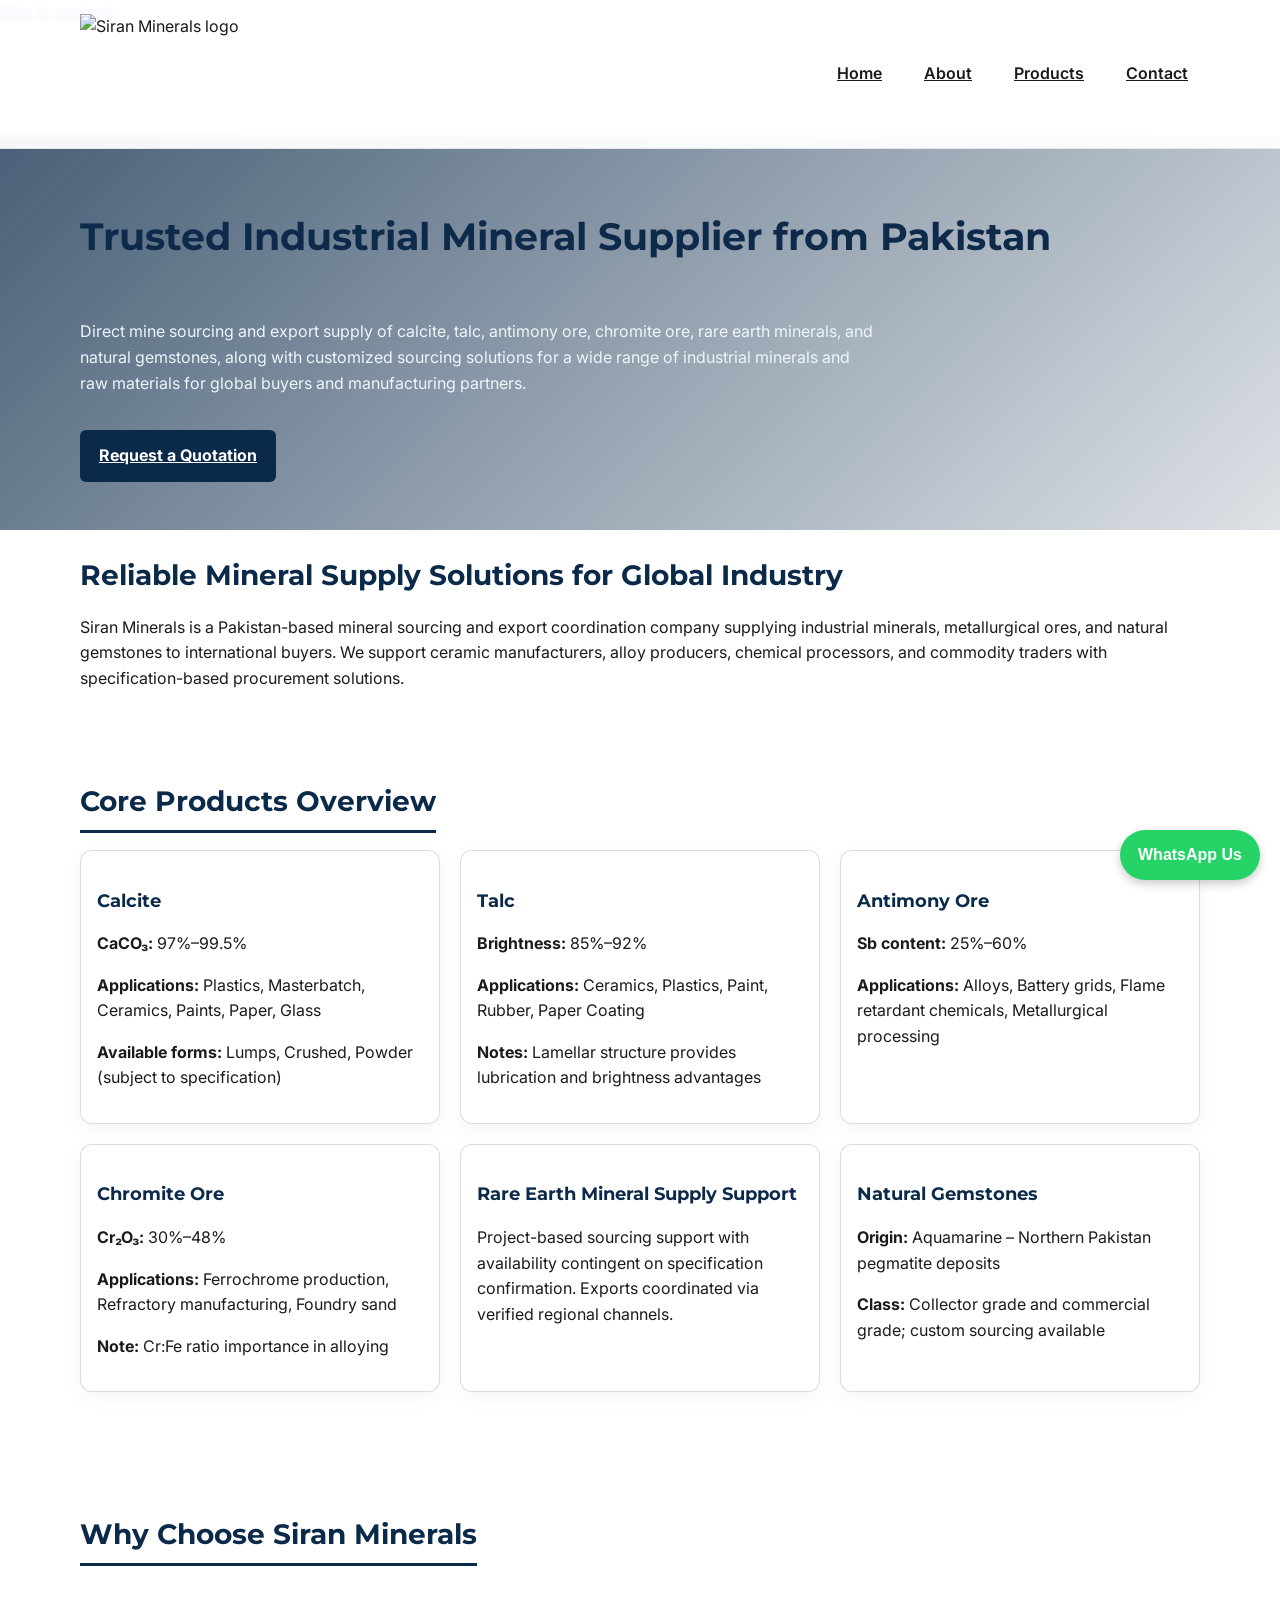
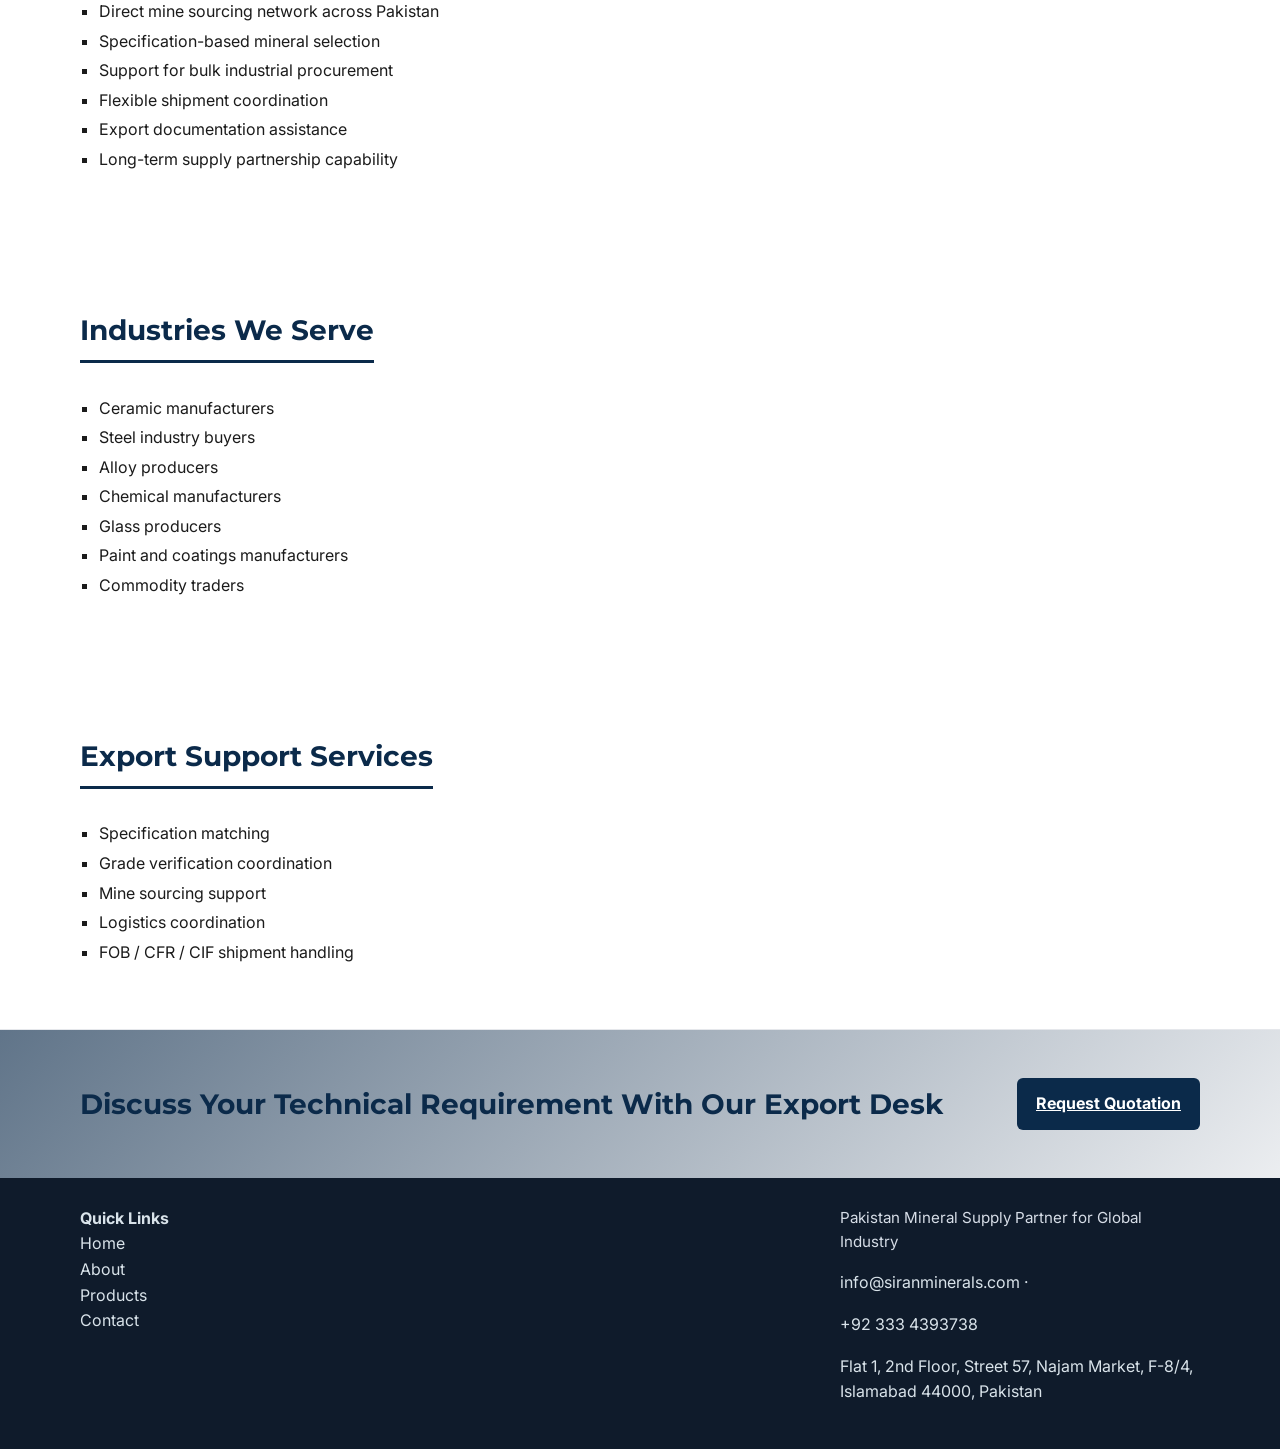
==== index.html @ 296e1329 "Add files via upload" ====
<!doctype html>
<html lang="en">
<head>
  <meta charset="UTF-8" />
  <meta name="viewport" content="width=device-width, initial-scale=1" />
  <title>Siran Minerals – Trusted Industrial Mineral Supplier</title>
  <meta name="description" content="Siran Minerals – Pakistan-based mineral sourcing and export coordination for industrial minerals, metallurgical ores, and natural gemstones. We serve global buyers with reliable, specification-driven procurement." />
  <!-- Fonts: Montserrat for headings, Inter for body -->
  <a href="https://wa.me/923334393738" 
   target="_blank" 
   style="
   position:fixed;
   bottom:20px;
   right:20px;
   background:#25D366;
   color:white;
   padding:12px 18px;
   border-radius:50px;
   text-decoration:none;
   font-weight:bold;
   font-family:Arial;
   box-shadow:0px 4px 10px rgba(0,0,0,0.2);
   z-index:999;">
   WhatsApp Us
</a>
  <link href="https://fonts.googleapis.com/css2?family=Montserrat:wght@700;800;900&family=Inter:wght@400;500;600;700&display=swap" rel="stylesheet">
  <link rel="stylesheet" href="style.css" />
</head>
<body>
  <a href="#main-content" class="skip-link">Skip to content</a>

  <!-- Fixed Top Navigation Bar -->
  <header class="site-header" role="banner">
    <div class="container header-inner">
      <a href="index.html" class="brand" aria-label="Siran Minerals Home">
        <img src="assets/logo.png" alt="Siran Minerals logo" class="brand-logo" />
      </a>

      <nav class="main-nav" aria-label="Main navigation">
        <ul>
          <li><a href="index.html" class="nav-link">Home</a></li>
          <li><a href="about.html" class="nav-link">About</a></li>
          <li><a href="products.html" class="nav-link">Products</a></li>
          <li><a href="contact.html" class="nav-link">Contact</a></li>
        </ul>
      </nav>
    </div>
  </header>

  <main id="main-content" class="content" role="main">

    <!-- Top hero (branding reference) -->
    <section class="hero top-hero" aria-label="Top branding hero">
      <div class="container hero-inner">
        <h1 class="hero-title">Trusted Industrial Mineral Supplier from Pakistan</h1>
        <p class="hero-subtitle">
          Direct mine sourcing and export supply of calcite, talc, antimony ore, chromite ore, rare earth minerals, and natural gemstones, along with customized sourcing solutions for a wide range of industrial minerals and raw materials for global buyers and manufacturing partners.
        </p>

        <div class="cta-group">
          <a href="contact.html" class="btn primary">Request a Quotation</a>
        </div>
      </div>
    </section>

    <!-- SECTION 1 — Hero Banner -->
    <section id="section-1" class="hero-banner" aria-label="Section 1: Hero Banner">
      <div class="container banner-inner">
        <h2 class="section-title">Reliable Mineral Supply Solutions for Global Industry</h2>
        <p class="section-copy">
          Siran Minerals is a Pakistan-based mineral sourcing and export coordination company supplying industrial minerals, metallurgical ores, and natural gemstones to international buyers. We support ceramic manufacturers, alloy producers, chemical processors, and commodity traders with specification-based procurement solutions.
        </p>
      </div>
    </section>

    <!-- SECTION 2 — Core Products Overview -->
    <section id="section-2" class="section-section" aria-label="Core Products Overview">
      <div class="container">
        <h2 class="section-title with-underline">Core Products Overview</h2>

        <div class="product-grid">
          <article class="product-card" aria-label="Calcite">
            <h3>Calcite</h3>
            <p><strong>CaCO₃:</strong> 97%–99.5%</p>
            <p><strong>Applications:</strong> Plastics, Masterbatch, Ceramics, Paints, Paper, Glass</p>
            <p><strong>Available forms:</strong> Lumps, Crushed, Powder (subject to specification)</p>
          </article>

          <article class="product-card" aria-label="Talc">
            <h3>Talc</h3>
            <p><strong>Brightness:</strong> 85%–92%</p>
            <p><strong>Applications:</strong> Ceramics, Plastics, Paint, Rubber, Paper Coating</p>
            <p><strong>Notes:</strong> Lamellar structure provides lubrication and brightness advantages</p>
          </article>

          <article class="product-card" aria-label="Antimony Ore">
            <h3>Antimony Ore</h3>
            <p><strong>Sb content:</strong> 25%–60%</p>
            <p><strong>Applications:</strong> Alloys, Battery grids, Flame retardant chemicals, Metallurgical processing</p>
          </article>

          <article class="product-card" aria-label="Chromite Ore">
            <h3>Chromite Ore</h3>
            <p><strong>Cr₂O₃:</strong> 30%–48%</p>
            <p><strong>Applications:</strong> Ferrochrome production, Refractory manufacturing, Foundry sand</p>
            <p><strong>Note:</strong> Cr:Fe ratio importance in alloying</p>
          </article>

          <article class="product-card" aria-label="Rare Earth Mineral Supply Support">
            <h3>Rare Earth Mineral Supply Support</h3>
            <p>Project-based sourcing support with availability contingent on specification confirmation. Exports coordinated via verified regional channels.</p>
          </article>

          <article class="product-card" aria-label="Natural Gemstones">
            <h3>Natural Gemstones</h3>
            <p><strong>Origin:</strong> Aquamarine – Northern Pakistan pegmatite deposits</p>
            <p><strong>Class:</strong> Collector grade and commercial grade; custom sourcing available</p>
          </article>
        </div>
      </div>
    </section>

    <!-- SECTION 3 — Why Choose Siran Minerals -->
    <section id="section-3" class="section-section" aria-label="Why Choose Siran Minerals">
      <div class="container">
        <h2 class="section-title with-underline">Why Choose Siran Minerals</h2>
        <ul class="feature-list">
          <li>Direct mine sourcing network across Pakistan</li>
          <li>Specification-based mineral selection</li>
          <li>Support for bulk industrial procurement</li>
          <li>Flexible shipment coordination</li>
          <li>Export documentation assistance</li>
          <li>Long-term supply partnership capability</li>
        </ul>
      </div>
    </section>

    <!-- SECTION 4 — Industries We Serve -->
    <section id="section-4" class="section-section" aria-label="Industries We Serve">
      <div class="container">
        <h2 class="section-title with-underline">Industries We Serve</h2>
        <ul class="industries-list">
          <li>Ceramic manufacturers</li>
          <li>Steel industry buyers</li>
          <li>Alloy producers</li>
          <li>Chemical manufacturers</li>
          <li>Glass producers</li>
          <li>Paint and coatings manufacturers</li>
          <li>Commodity traders</li>
        </ul>
      </div>
    </section>

    <!-- SECTION 5 — Export Support Services -->
    <section id="section-5" class="section-section" aria-label="Export Support Services">
      <div class="container">
        <h2 class="section-title with-underline">Export Support Services</h2>
        <ul class="services-list">
          <li>Specification matching</li>
          <li>Grade verification coordination</li>
          <li>Mine sourcing support</li>
          <li>Logistics coordination</li>
          <li>FOB / CFR / CIF shipment handling</li>
        </ul>
      </div>
    </section>

    <!-- SECTION 6 — Contact CTA Banner -->
    <section id="section-6" class="cta-banner" aria-label="Contact CTA">
      <div class="container cta-inner">
        <h2>Discuss Your Technical Requirement With Our Export Desk</h2>
        <a href="contact.html" class="btn primary">Request Quotation</a>
      </div>
    </section>

  </main>

  <!-- Footer -->
  <footer class="site-footer" role="contentinfo">
    <div class="container footer-grid">
      <div class="footer-links">
        <strong>Quick Links</strong>
        <ul>
          <li><a href="index.html">Home</a></li>
          <li><a href="about.html">About</a></li>
          <li><a href="products.html">Products</a></li>
          <li><a href="contact.html">Contact</a></li>
        </ul>
      </div>
      <div class="footer-brand">
        <p class="brand-small">Pakistan Mineral Supply Partner for Global Industry</p>
        <p class="contact-info">info@siranminerals.com · 
        <p class="contact-info">+92 333 4393738
        <p class="contact-info">Flat 1, 2nd Floor, Street 57, Najam Market, F-8/4, Islamabad 44000, Pakistan</p>
      </div>
    </div>
  </footer>
</body>
</html>
---- style.css ----
/* Core Theme & Typography */
:root {
  /* Palette (branding) */
  --navy: #0b2a4a;          /* Deep industrial navy blue */
  --steel: #6e7a88;         /* Steel grey */
  --rock: #7a7e87;          /* Mineral rock grey */
  --gold: #b48a00;          /* Accent gold tone (logo peak highlight) */
  --bg: #ffffff;
  --bg-soft: #f4f5f7;
  --text: #1b1b1b;
  --muted: #555b65;

  --radius: 10px;
  --container: 1120px;
}

/* Typography: brand-first, export industry vibe */
@import url('https://fonts.googleapis.com/css2?family=Montserrat:wght@700;800;900&family=Inter:wght@400;500;600;700&display=swap');

body {
  margin: 0;
  padding: 0;
  font-family: Inter, system-ui, -apple-system, "Segoe UI", Roboto, Arial, sans-serif;
  color: var(--text);
  background: var(--bg);
  line-height: 1.6;
}

h1, h2, h3 {
  font-family: Montserrat, Inter, sans-serif;
  font-weight: 700;
  color: var(--navy);
}
h1 { font-size: 2.25rem; }
h2 { font-size: 1.75rem; }
h3 { font-size: 1.15rem; }

/* Layout helpers */
.container { width: min(var(--container), 92%); margin: 0 auto; }

/* Header / Nav */
.site-header {
  position: fixed; top: 0; left: 0; right: 0;
  background: rgba(255,255,255,0.95);
  border-bottom: 1px solid #e5e7eb;
  z-index: 1000;
  backdrop-filter: saturate(1.2) blur(2px);
}
.header-inner { display: flex; align-items: center; justify-content: space-between; padding: 14px 0; }
.brand { display: flex; align-items: center; gap: 12px; text-decoration: none; color: inherit; }
.brand-logo { height: 120px; width: auto; display: block; }
.brand-name { font-family: Montserrat, sans-serif; font-weight: 900; color: var(--navy); }
.main-nav ul { display: flex; list-style: none; margin: 0; padding: 0; gap: 18px; }
.nav-link { font-weight: 600; padding: 8px 12px; color: var(--text); border-radius: 6px; }
.nav-link:hover, .nav-link:focus { background: #eef2f7; outline: none; }

/* Content offset for fixed header */
.content { padding-top: 110px; }

/* Hero & Sections Styling */
.top-hero {
  background: linear-gradient(135deg, rgba(11,42,74,0.75), rgba(124,138,156,0.25)),
              url('') center/cover no-repeat;
  /* If you have a branding hero image, replace the empty URL above or keep gradient-only for speed. */
  padding: 48px 0;
  color: #fff;
}
.hero-inner { display: flex; flex-direction: column; gap: 12px; }
.hero-title { font-family: Montserrat, sans-serif; font-size: 2.4rem; line-height: 1.15; color: #0e2a4a; }
.hero-subtitle { color: #eef5fb; max-width: 800px; }
.cta-group { display: flex; gap: 12px; margin-top: 6px; }

/* Buttons */
.btn {
  display: inline-block;
  padding: 12px 18px;
  border-radius: 6px;
  border: 1px solid transparent;
  font-weight: 700;
  transition: transform 0.15s ease, background-color 0.15s ease;
}
.btn.primary {
  background: var(--navy);
  color: #fff;
}
.btn.primary:hover { background: #0b1e3a; transform: translateY(-1px); }
.btn.outline {
  background: transparent;
  color: var(--navy);
  border: 2px solid var(--navy);
}
.btn.outline:hover { background: var(--steel); color: #fff; border-color: var(--steel); }

/* Section blocks */
.section-section { padding: 48px 0; }
.section-title { font-size: 1.75rem; color: var(--navy); margin-bottom: .6em; }
.section-title.with-underline { border-bottom: 3px solid var(--navy); padding-bottom: .25em; display: inline-block; }

/* Core Product Grid */
.product-grid {
  display: grid;
  grid-template-columns: repeat(auto-fit, minmax(290px, 1fr));
  gap: 20px;
}
.product-card {
  background: rgba(255,255,255,0.95);
  border: 1px solid rgba(110,122,136,.25);
  border-radius: 12px;
  padding: 16px;
  box-shadow: 0 6px 20px rgba(0,0,0,.04);
  transition: transform .2s ease, box-shadow .2s ease;
}
.product-card:hover { transform: translateY(-3px); box-shadow: 0 10px 26px rgba(0,0,0,.07); }
.product-card h3 { font-family: Montserrat, sans-serif; font-size: 1.15rem; margin-bottom: .4em; color: var(--navy); }

/* Lists */
.feature-list, .industries-list, .services-list {
  list-style: square;
  padding-left: 1.2em;
}
.feature-list li, .industries-list li, .services-list li { margin: .25em 0; }

/* CTA Banner */
.cta-banner {
  background: linear-gradient(135deg, rgba(11,42,74,.65), rgba(124,138,156,.15));
  padding: 28px 0;
  border-top: 1px solid #e5e7eb;
}
.cta-inner { display: flex; align-items: center; justify-content: space-between; gap: 16px; flex-wrap: wrap; padding: 0 0; }

/* Footer */
.site-footer { background: #0f1b2b; color: #d9e3ea; padding: 28px 0; }
.footer-grid { display: grid; grid-template-columns: 2fr 1fr; gap: 40px; padding: 0 0; }
.footer-links ul { list-style: none; padding: 0; margin: 0; }
.site-footer .footer-links a {
color: #d9e3ea;
text-decoration: none;
}

.site-footer .footer-links a:hover {
color: #ffffff;
}
.brand-small { font-size: .95rem; margin: 0; color: #d6dde7; }

/* Accessibility & responsiveness */
@media (max-width: 700px) {
  .hero-title { font-size: 1.8rem; }
  .cta-group { width: 100%; justify-content: flex-start; }
  .header-inner { padding: 10px 0; }
  .main-nav { display: none; } /* Optional: add a hamburger for full mobile nav */
  .content { padding-top: 120px; }
  .product-grid { grid-template-columns: 1fr; }
}
.contact-form {
max-width: 520px;
margin-top: 25px;
margin-bottom: 120px;
}

.form-group {
display: block;
margin-bottom: 18px;
}

.contact-form label {
display: block;
font-weight: 600;
margin-bottom: 6px;
}

.contact-form input,
.contact-form textarea {
width: 100%;
padding: 10px;
border: 1px solid #dcdcdc;
border-radius: 6px;
font-size: 14px;
box-sizing: border-box;
}

.contact-form textarea {
height: 120px;
}
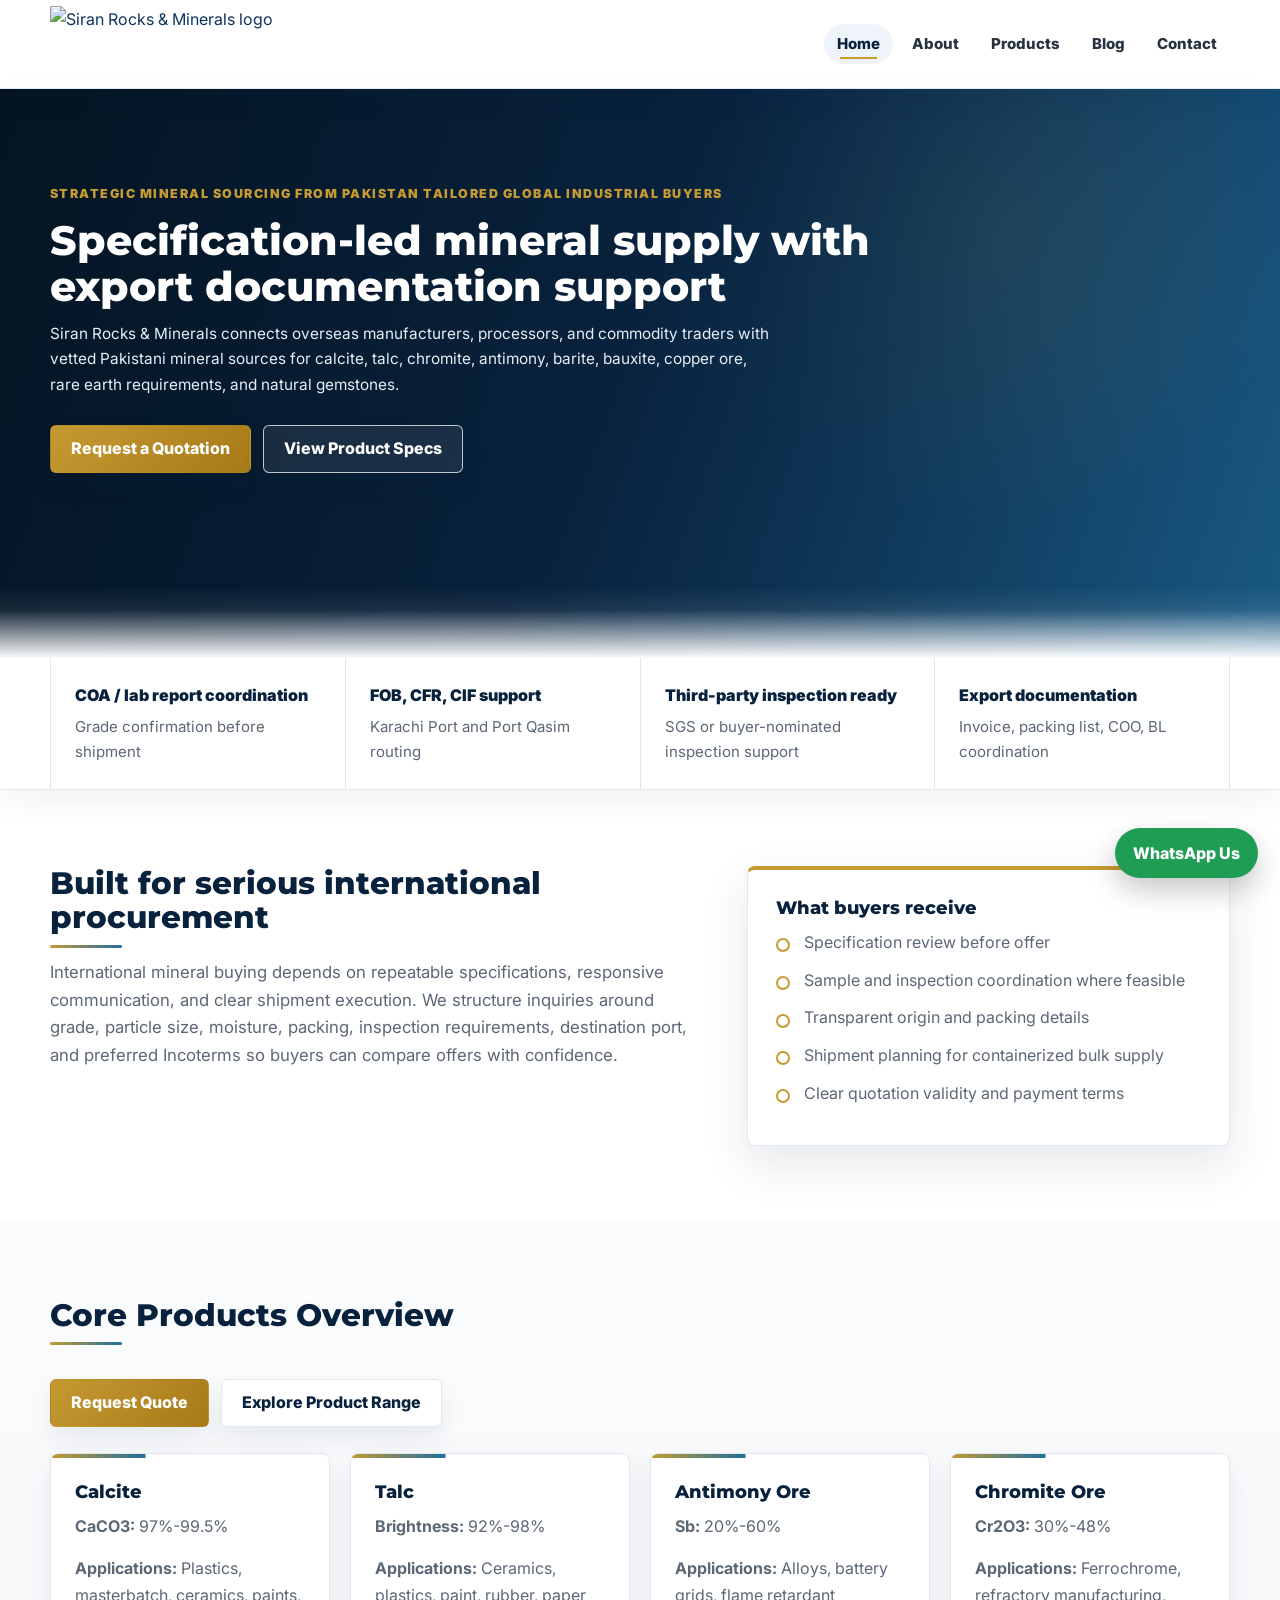
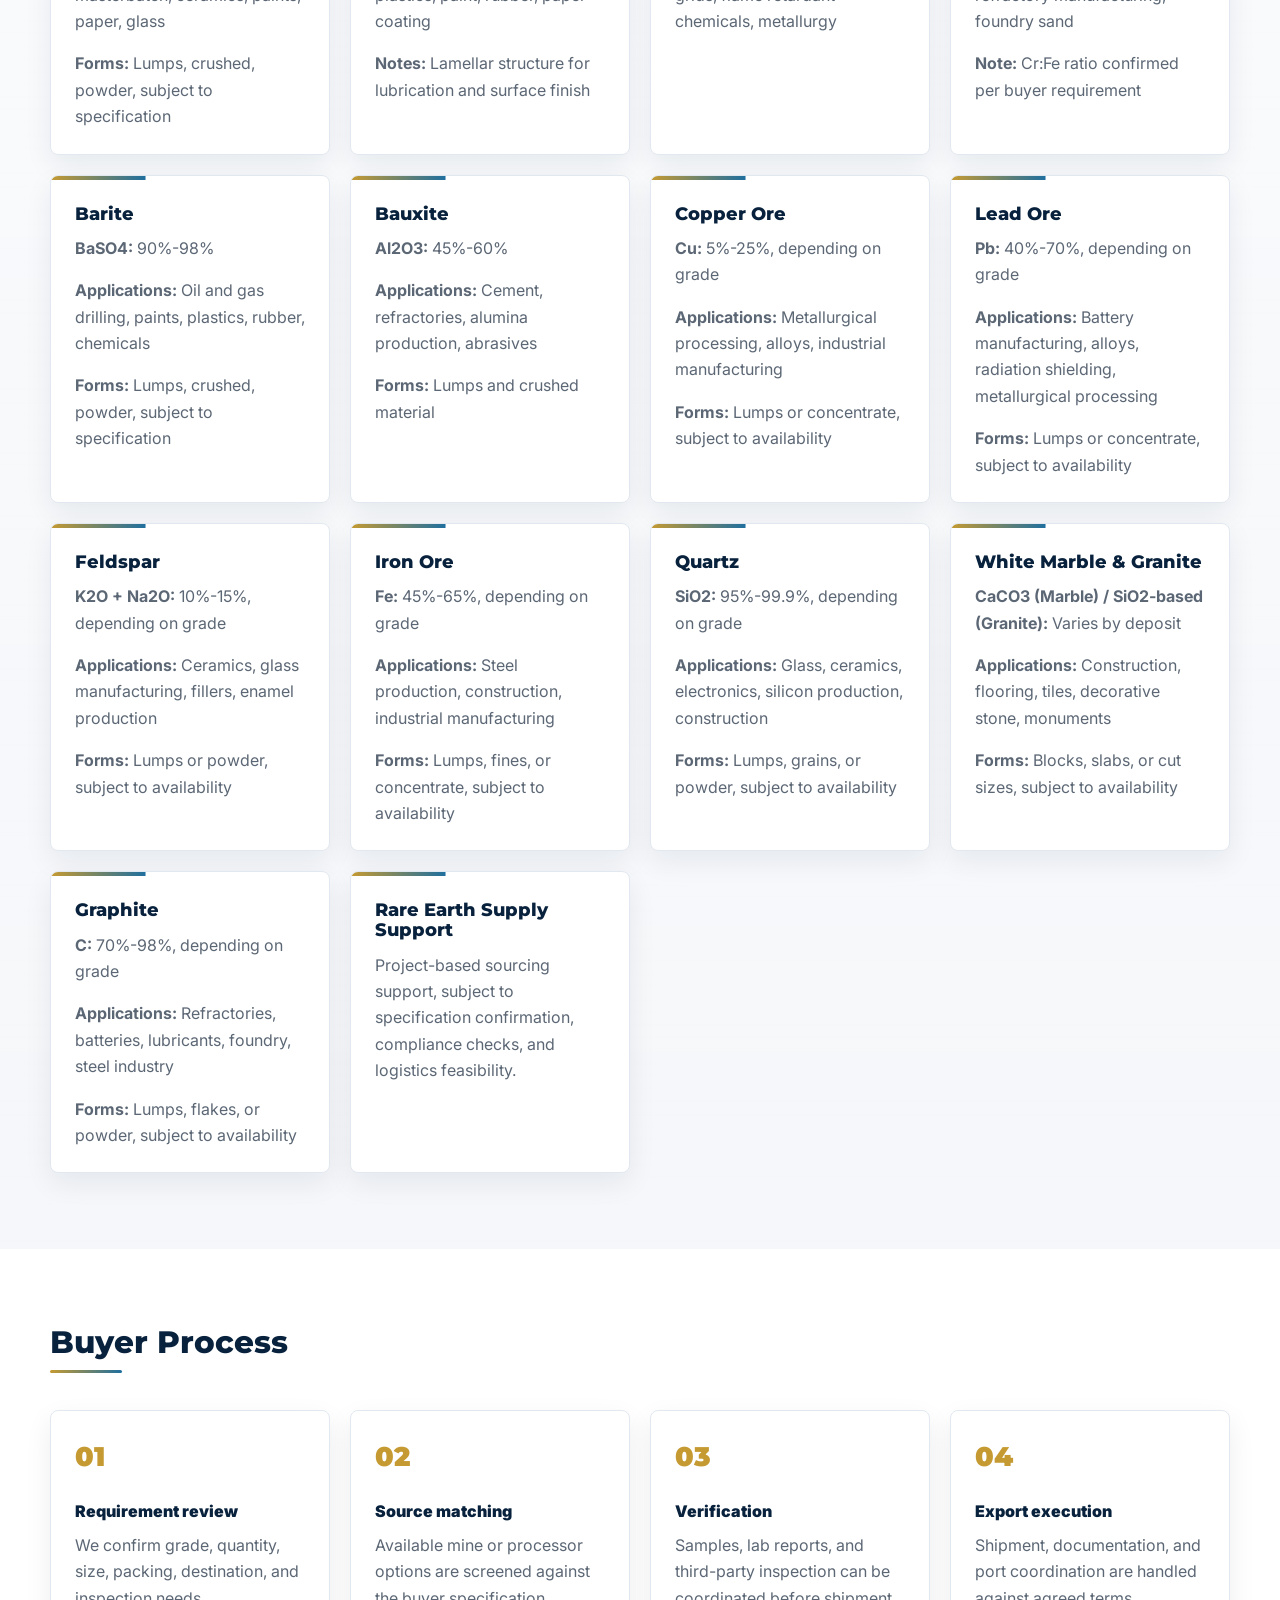
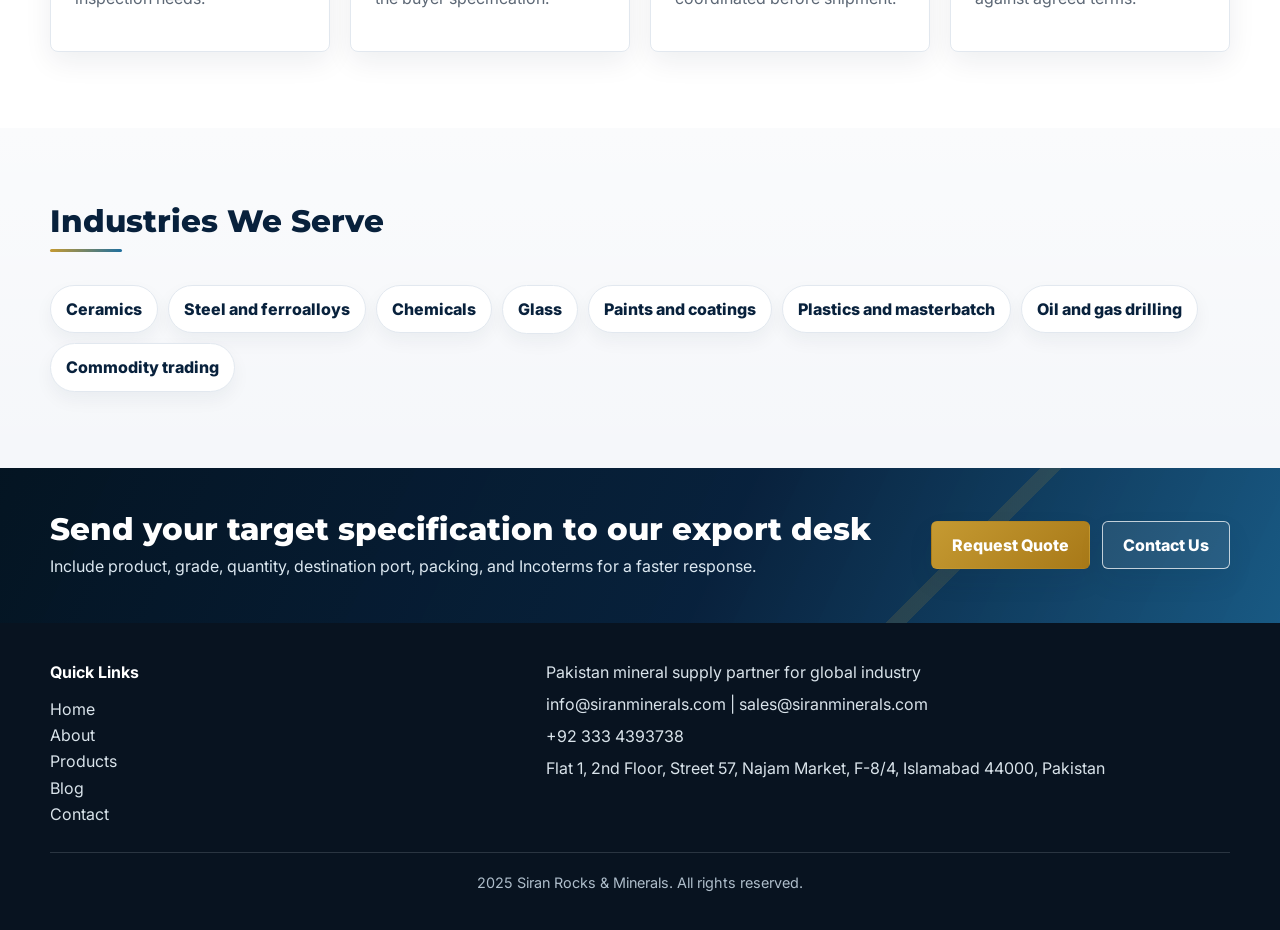
==== commit 12999339: "Add files via upload" ====
--- a/index.html
+++ b/index.html
@@ -1,199 +1,263 @@
-<!doctype html>
-<html lang="en">
-<head>
-  <meta charset="UTF-8" />
-  <meta name="viewport" content="width=device-width, initial-scale=1" />
-  <title>Siran Minerals – Trusted Industrial Mineral Supplier</title>
-  <meta name="description" content="Siran Minerals – Pakistan-based mineral sourcing and export coordination for industrial minerals, metallurgical ores, and natural gemstones. We serve global buyers with reliable, specification-driven procurement." />
-  <!-- Fonts: Montserrat for headings, Inter for body -->
-  <a href="https://wa.me/923334393738" 
-   target="_blank" 
-   style="
-   position:fixed;
-   bottom:20px;
-   right:20px;
-   background:#25D366;
-   color:white;
-   padding:12px 18px;
-   border-radius:50px;
-   text-decoration:none;
-   font-weight:bold;
-   font-family:Arial;
-   box-shadow:0px 4px 10px rgba(0,0,0,0.2);
-   z-index:999;">
-   WhatsApp Us
-</a>
-  <link href="https://fonts.googleapis.com/css2?family=Montserrat:wght@700;800;900&family=Inter:wght@400;500;600;700&display=swap" rel="stylesheet">
-  <link rel="stylesheet" href="style.css" />
-</head>
-<body>
-  <a href="#main-content" class="skip-link">Skip to content</a>
-
-  <!-- Fixed Top Navigation Bar -->
-  <header class="site-header" role="banner">
-    <div class="container header-inner">
-      <a href="index.html" class="brand" aria-label="Siran Minerals Home">
-        <img src="assets/logo.png" alt="Siran Minerals logo" class="brand-logo" />
-      </a>
-
-      <nav class="main-nav" aria-label="Main navigation">
-        <ul>
-          <li><a href="index.html" class="nav-link">Home</a></li>
-          <li><a href="about.html" class="nav-link">About</a></li>
-          <li><a href="products.html" class="nav-link">Products</a></li>
-          <li><a href="contact.html" class="nav-link">Contact</a></li>
-        </ul>
-      </nav>
-    </div>
-  </header>
-
-  <main id="main-content" class="content" role="main">
-
-    <!-- Top hero (branding reference) -->
-    <section class="hero top-hero" aria-label="Top branding hero">
-      <div class="container hero-inner">
-        <h1 class="hero-title">Trusted Industrial Mineral Supplier from Pakistan</h1>
-        <p class="hero-subtitle">
-          Direct mine sourcing and export supply of calcite, talc, antimony ore, chromite ore, rare earth minerals, and natural gemstones, along with customized sourcing solutions for a wide range of industrial minerals and raw materials for global buyers and manufacturing partners.
-        </p>
-
-        <div class="cta-group">
-          <a href="contact.html" class="btn primary">Request a Quotation</a>
-        </div>
-      </div>
-    </section>
-
-    <!-- SECTION 1 — Hero Banner -->
-    <section id="section-1" class="hero-banner" aria-label="Section 1: Hero Banner">
-      <div class="container banner-inner">
-        <h2 class="section-title">Reliable Mineral Supply Solutions for Global Industry</h2>
-        <p class="section-copy">
-          Siran Minerals is a Pakistan-based mineral sourcing and export coordination company supplying industrial minerals, metallurgical ores, and natural gemstones to international buyers. We support ceramic manufacturers, alloy producers, chemical processors, and commodity traders with specification-based procurement solutions.
-        </p>
-      </div>
-    </section>
-
-    <!-- SECTION 2 — Core Products Overview -->
-    <section id="section-2" class="section-section" aria-label="Core Products Overview">
-      <div class="container">
-        <h2 class="section-title with-underline">Core Products Overview</h2>
-
-        <div class="product-grid">
-          <article class="product-card" aria-label="Calcite">
-            <h3>Calcite</h3>
-            <p><strong>CaCO₃:</strong> 97%–99.5%</p>
-            <p><strong>Applications:</strong> Plastics, Masterbatch, Ceramics, Paints, Paper, Glass</p>
-            <p><strong>Available forms:</strong> Lumps, Crushed, Powder (subject to specification)</p>
-          </article>
-
-          <article class="product-card" aria-label="Talc">
-            <h3>Talc</h3>
-            <p><strong>Brightness:</strong> 85%–92%</p>
-            <p><strong>Applications:</strong> Ceramics, Plastics, Paint, Rubber, Paper Coating</p>
-            <p><strong>Notes:</strong> Lamellar structure provides lubrication and brightness advantages</p>
-          </article>
-
-          <article class="product-card" aria-label="Antimony Ore">
-            <h3>Antimony Ore</h3>
-            <p><strong>Sb content:</strong> 25%–60%</p>
-            <p><strong>Applications:</strong> Alloys, Battery grids, Flame retardant chemicals, Metallurgical processing</p>
-          </article>
-
-          <article class="product-card" aria-label="Chromite Ore">
-            <h3>Chromite Ore</h3>
-            <p><strong>Cr₂O₃:</strong> 30%–48%</p>
-            <p><strong>Applications:</strong> Ferrochrome production, Refractory manufacturing, Foundry sand</p>
-            <p><strong>Note:</strong> Cr:Fe ratio importance in alloying</p>
-          </article>
-
-          <article class="product-card" aria-label="Rare Earth Mineral Supply Support">
-            <h3>Rare Earth Mineral Supply Support</h3>
-            <p>Project-based sourcing support with availability contingent on specification confirmation. Exports coordinated via verified regional channels.</p>
-          </article>
-
-          <article class="product-card" aria-label="Natural Gemstones">
-            <h3>Natural Gemstones</h3>
-            <p><strong>Origin:</strong> Aquamarine – Northern Pakistan pegmatite deposits</p>
-            <p><strong>Class:</strong> Collector grade and commercial grade; custom sourcing available</p>
-          </article>
-        </div>
-      </div>
-    </section>
-
-    <!-- SECTION 3 — Why Choose Siran Minerals -->
-    <section id="section-3" class="section-section" aria-label="Why Choose Siran Minerals">
-      <div class="container">
-        <h2 class="section-title with-underline">Why Choose Siran Minerals</h2>
-        <ul class="feature-list">
-          <li>Direct mine sourcing network across Pakistan</li>
-          <li>Specification-based mineral selection</li>
-          <li>Support for bulk industrial procurement</li>
-          <li>Flexible shipment coordination</li>
-          <li>Export documentation assistance</li>
-          <li>Long-term supply partnership capability</li>
-        </ul>
-      </div>
-    </section>
-
-    <!-- SECTION 4 — Industries We Serve -->
-    <section id="section-4" class="section-section" aria-label="Industries We Serve">
-      <div class="container">
-        <h2 class="section-title with-underline">Industries We Serve</h2>
-        <ul class="industries-list">
-          <li>Ceramic manufacturers</li>
-          <li>Steel industry buyers</li>
-          <li>Alloy producers</li>
-          <li>Chemical manufacturers</li>
-          <li>Glass producers</li>
-          <li>Paint and coatings manufacturers</li>
-          <li>Commodity traders</li>
-        </ul>
-      </div>
-    </section>
-
-    <!-- SECTION 5 — Export Support Services -->
-    <section id="section-5" class="section-section" aria-label="Export Support Services">
-      <div class="container">
-        <h2 class="section-title with-underline">Export Support Services</h2>
-        <ul class="services-list">
-          <li>Specification matching</li>
-          <li>Grade verification coordination</li>
-          <li>Mine sourcing support</li>
-          <li>Logistics coordination</li>
-          <li>FOB / CFR / CIF shipment handling</li>
-        </ul>
-      </div>
-    </section>
-
-    <!-- SECTION 6 — Contact CTA Banner -->
-    <section id="section-6" class="cta-banner" aria-label="Contact CTA">
-      <div class="container cta-inner">
-        <h2>Discuss Your Technical Requirement With Our Export Desk</h2>
-        <a href="contact.html" class="btn primary">Request Quotation</a>
-      </div>
-    </section>
-
-  </main>
-
-  <!-- Footer -->
-  <footer class="site-footer" role="contentinfo">
-    <div class="container footer-grid">
-      <div class="footer-links">
-        <strong>Quick Links</strong>
-        <ul>
-          <li><a href="index.html">Home</a></li>
-          <li><a href="about.html">About</a></li>
-          <li><a href="products.html">Products</a></li>
-          <li><a href="contact.html">Contact</a></li>
-        </ul>
-      </div>
-      <div class="footer-brand">
-        <p class="brand-small">Pakistan Mineral Supply Partner for Global Industry</p>
-        <p class="contact-info">info@siranminerals.com · 
-        <p class="contact-info">+92 333 4393738
-        <p class="contact-info">Flat 1, 2nd Floor, Street 57, Najam Market, F-8/4, Islamabad 44000, Pakistan</p>
-      </div>
-    </div>
-  </footer>
-</body>
-</html>+<!doctype html>
+<html lang="en">
+<head>
+  <meta charset="UTF-8" />
+  <meta name="viewport" content="width=device-width, initial-scale=1" />
+  <title>Siran Rocks &amp; Minerals - Pakistan Mineral Export Supplier</title>
+  <meta name="description" content="Pakistan-based mineral sourcing and export coordination for international buyers of calcite, talc, antimony ore, chromite ore, barite, bauxite, copper ore, rare earth minerals, and gemstones." />
+  <link rel="preconnect" href="https://fonts.googleapis.com">
+  <link rel="preconnect" href="https://fonts.gstatic.com" crossorigin>
+  <link href="https://fonts.googleapis.com/css2?family=Montserrat:wght@700;800;900&family=Inter:wght@400;500;600;700&display=swap" rel="stylesheet">
+  <link rel="stylesheet" href="style.css" />
+</head>
+<body>
+  <a href="#main-content" class="skip-link">Skip to content</a>
+  <a href="https://wa.me/923334393738" class="whatsapp-float" target="_blank" rel="noopener">WhatsApp Us</a>
+
+  <header class="site-header" role="banner">
+    <div class="container header-inner">
+      <a href="index.html" class="brand" aria-label="Siran Rocks &amp; Minerals Home">
+        <img src="assets/logo.png" alt="Siran Rocks &amp; Minerals logo" class="brand-logo" />
+      </a>
+
+      <nav class="main-nav" aria-label="Main navigation">
+        <ul>
+          <li><a href="index.html" class="nav-link active">Home</a></li>
+          <li><a href="about.html" class="nav-link">About</a></li>
+          <li><a href="products.html" class="nav-link">Products</a></li>
+          <li><a href="blog.html" class="nav-link">Blog</a></li>
+          <li><a href="contact.html" class="nav-link">Contact</a></li>
+        </ul>
+      </nav>
+    </div>
+  </header>
+
+  <main id="main-content" class="content" role="main">
+    <section class="hero top-hero" aria-label="Export mineral supply hero">
+      <div class="container hero-inner">
+        <p class="eyebrow">Strategic mineral sourcing from Pakistan tailored global industrial buyers</p>
+        <h1 class="hero-title">Specification-led mineral supply with export documentation support</h1>
+        <p class="hero-subtitle">
+          Siran Rocks &amp; Minerals connects overseas manufacturers, processors, and commodity traders with vetted Pakistani mineral sources for calcite, talc, chromite, antimony, barite, bauxite, copper ore, rare earth requirements, and natural gemstones.
+        </p>
+        <div class="cta-group">
+          <a href="contact.html" class="btn primary">Request a Quotation</a>
+          <a href="products.html" class="btn outline">View Product Specs</a>
+        </div>
+      </div>
+    </section>
+
+    <section class="trust-strip" aria-label="Buyer trust signals">
+      <div class="container trust-grid">
+        <div>
+          <strong>COA / lab report coordination</strong>
+          <span>Grade confirmation before shipment</span>
+        </div>
+        <div>
+          <strong>FOB, CFR, CIF support</strong>
+          <span>Karachi Port and Port Qasim routing</span>
+        </div>
+        <div>
+          <strong>Third-party inspection ready</strong>
+          <span>SGS or buyer-nominated inspection support</span>
+        </div>
+        <div>
+          <strong>Export documentation</strong>
+          <span>Invoice, packing list, COO, BL coordination</span>
+        </div>
+      </div>
+    </section>
+
+    <section class="section-section" aria-label="Mineral supply overview">
+      <div class="container split-section">
+        <div>
+          <h2 class="section-title with-underline">Built for serious international procurement</h2>
+          <p class="section-copy">
+            International mineral buying depends on repeatable specifications, responsive communication, and clear shipment execution. We structure inquiries around grade, particle size, moisture, packing, inspection requirements, destination port, and preferred Incoterms so buyers can compare offers with confidence.
+          </p>
+        </div>
+        <div class="assurance-panel">
+          <h3>What buyers receive</h3>
+          <ul class="check-list">
+            <li>Specification review before offer</li>
+            <li>Sample and inspection coordination where feasible</li>
+            <li>Transparent origin and packing details</li>
+            <li>Shipment planning for containerized bulk supply</li>
+            <li>Clear quotation validity and payment terms</li>
+          </ul>
+        </div>
+      </div>
+    </section>
+
+    <section class="section-section alt-band" aria-label="Core products overview">
+      <div class="container">
+        <h2 class="section-title with-underline">Core Products Overview</h2>
+        <div class="product-actions">
+          <a href="contact.html" class="btn primary">Request Quote</a>
+          <a href="products.html" class="btn secondary">Explore Product Range</a>
+        </div>
+        <div class="product-grid">
+          <article class="product-card">
+            <h3>Calcite</h3>
+            <p><strong>CaCO3:</strong> 97%-99.5%</p>
+            <p><strong>Applications:</strong> Plastics, masterbatch, ceramics, paints, paper, glass</p>
+            <p><strong>Forms:</strong> Lumps, crushed, powder, subject to specification</p>
+          </article>
+
+          <article class="product-card">
+            <h3>Talc</h3>
+            <p><strong>Brightness:</strong> 92%-98%</p>
+            <p><strong>Applications:</strong> Ceramics, plastics, paint, rubber, paper coating</p>
+            <p><strong>Notes:</strong> Lamellar structure for lubrication and surface finish</p>
+          </article>
+
+          <article class="product-card">
+            <h3>Antimony Ore</h3>
+            <p><strong>Sb:</strong> 20%-60%</p>
+            <p><strong>Applications:</strong> Alloys, battery grids, flame retardant chemicals, metallurgy</p>
+          </article>
+
+          <article class="product-card">
+            <h3>Chromite Ore</h3>
+            <p><strong>Cr2O3:</strong> 30%-48%</p>
+            <p><strong>Applications:</strong> Ferrochrome, refractory manufacturing, foundry sand</p>
+            <p><strong>Note:</strong> Cr:Fe ratio confirmed per buyer requirement</p>
+          </article>
+
+          <article class="product-card">
+            <h3>Barite</h3>
+            <p><strong>BaSO4:</strong> 90%-98%</p>
+            <p><strong>Applications:</strong> Oil and gas drilling, paints, plastics, rubber, chemicals</p>
+            <p><strong>Forms:</strong> Lumps, crushed, powder, subject to specification</p>
+          </article>
+
+          <article class="product-card">
+            <h3>Bauxite</h3>
+            <p><strong>Al2O3:</strong> 45%-60%</p>
+            <p><strong>Applications:</strong> Cement, refractories, alumina production, abrasives</p>
+            <p><strong>Forms:</strong> Lumps and crushed material</p>
+          </article>
+
+          <article class="product-card">
+            <h3>Copper Ore</h3>
+            <p><strong>Cu:</strong> 5%-25%, depending on grade</p>
+            <p><strong>Applications:</strong> Metallurgical processing, alloys, industrial manufacturing</p>
+            <p><strong>Forms:</strong> Lumps or concentrate, subject to availability</p>
+          </article>
+
+
+<article class="product-card">
+  <h3>Lead Ore</h3>
+  <p><strong>Pb:</strong> 40%-70%, depending on grade</p>
+  <p><strong>Applications:</strong> Battery manufacturing, alloys, radiation shielding, metallurgical processing</p>
+  <p><strong>Forms:</strong> Lumps or concentrate, subject to availability</p>
+</article>
+
+<article class="product-card">
+  <h3>Feldspar</h3>
+  <p><strong>K2O + Na2O:</strong> 10%-15%, depending on grade</p>
+  <p><strong>Applications:</strong> Ceramics, glass manufacturing, fillers, enamel production</p>
+  <p><strong>Forms:</strong> Lumps or powder, subject to availability</p>
+</article>
+
+<article class="product-card">
+  <h3>Iron Ore</h3>
+  <p><strong>Fe:</strong> 45%-65%, depending on grade</p>
+  <p><strong>Applications:</strong> Steel production, construction, industrial manufacturing</p>
+  <p><strong>Forms:</strong> Lumps, fines, or concentrate, subject to availability</p>
+</article>
+
+<article class="product-card">
+  <h3>Quartz</h3>
+  <p><strong>SiO2:</strong> 95%-99.9%, depending on grade</p>
+  <p><strong>Applications:</strong> Glass, ceramics, electronics, silicon production, construction</p>
+  <p><strong>Forms:</strong> Lumps, grains, or powder, subject to availability</p>
+</article>
+
+<article class="product-card">
+  <h3>White Marble &amp; Granite</h3>
+  <p><strong>CaCO3 (Marble) / SiO2-based (Granite):</strong> Varies by deposit</p>
+  <p><strong>Applications:</strong> Construction, flooring, tiles, decorative stone, monuments</p>
+  <p><strong>Forms:</strong> Blocks, slabs, or cut sizes, subject to availability</p>
+</article>
+
+<article class="product-card">
+  <h3>Graphite</h3>
+  <p><strong>C:</strong> 70%-98%, depending on grade</p>
+  <p><strong>Applications:</strong> Refractories, batteries, lubricants, foundry, steel industry</p>
+  <p><strong>Forms:</strong> Lumps, flakes, or powder, subject to availability</p>
+</article>
+          <article class="product-card">
+            <h3>Rare Earth Supply Support</h3>
+            <p>Project-based sourcing support, subject to specification confirmation, compliance checks, and logistics feasibility.</p>
+          </article>
+
+        </div>
+      </div>
+    </section>
+
+    <section class="section-section" aria-label="Buyer process">
+      <div class="container">
+        <h2 class="section-title with-underline">Buyer Process</h2>
+        <div class="process-grid">
+          <div><span>01</span><strong>Requirement review</strong><p>We confirm grade, quantity, size, packing, destination, and inspection needs.</p></div>
+          <div><span>02</span><strong>Source matching</strong><p>Available mine or processor options are screened against the buyer specification.</p></div>
+          <div><span>03</span><strong>Verification</strong><p>Samples, lab reports, and third-party inspection can be coordinated before shipment.</p></div>
+          <div><span>04</span><strong>Export execution</strong><p>Shipment, documentation, and port coordination are handled against agreed terms.</p></div>
+        </div>
+      </div>
+    </section>
+
+    <section class="section-section alt-band" aria-label="Industries served">
+      <div class="container">
+        <h2 class="section-title with-underline">Industries We Serve</h2>
+        <ul class="tag-list">
+          <li>Ceramics</li>
+          <li>Steel and ferroalloys</li>
+          <li>Chemicals</li>
+          <li>Glass</li>
+          <li>Paints and coatings</li>
+          <li>Plastics and masterbatch</li>
+          <li>Oil and gas drilling</li>
+          <li>Commodity trading</li>
+        </ul>
+      </div>
+    </section>
+
+    <section class="cta-banner" aria-label="Contact CTA">
+      <div class="container cta-inner">
+        <div>
+          <h2>Send your target specification to our export desk</h2>
+          <p>Include product, grade, quantity, destination port, packing, and Incoterms for a faster response.</p>
+        </div>
+        <div class="cta-group">
+          <a href="contact.html" class="btn primary">Request Quote</a>
+          <a href="contact.html" class="btn outline">Contact Us</a>
+        </div>
+      </div>
+    </section>
+  </main>
+
+  <footer class="site-footer" role="contentinfo">
+    <div class="container footer-grid">
+      <div class="footer-links">
+        <strong>Quick Links</strong>
+        <ul>
+          <li><a href="index.html">Home</a></li>
+          <li><a href="about.html">About</a></li>
+          <li><a href="products.html">Products</a></li>
+          <li><a href="blog.html">Blog</a></li>
+          <li><a href="contact.html">Contact</a></li>
+        </ul>
+      </div>
+      <div class="footer-brand">
+        <p class="brand-small">Pakistan mineral supply partner for global industry</p>
+        <p class="contact-info">info@siranminerals.com | sales@siranminerals.com</p>
+        <p class="contact-info">+92 333 4393738</p>
+        <p class="contact-info">Flat 1, 2nd Floor, Street 57, Najam Market, F-8/4, Islamabad 44000, Pakistan</p>
+      </div>
+    </div>
+    <p class="copyright">2025 Siran Rocks &amp; Minerals. All rights reserved.</p>
+  </footer>
+</body>
+</html>
--- a/style.css
+++ b/style.css
@@ -1,183 +1,1187 @@
-/* Core Theme & Typography */
-:root {
-  /* Palette (branding) */
-  --navy: #0b2a4a;          /* Deep industrial navy blue */
-  --steel: #6e7a88;         /* Steel grey */
-  --rock: #7a7e87;          /* Mineral rock grey */
-  --gold: #b48a00;          /* Accent gold tone (logo peak highlight) */
-  --bg: #ffffff;
-  --bg-soft: #f4f5f7;
-  --text: #1b1b1b;
-  --muted: #555b65;
-
-  --radius: 10px;
-  --container: 1120px;
-}
-
-/* Typography: brand-first, export industry vibe */
-@import url('https://fonts.googleapis.com/css2?family=Montserrat:wght@700;800;900&family=Inter:wght@400;500;600;700&display=swap');
-
-body {
-  margin: 0;
-  padding: 0;
-  font-family: Inter, system-ui, -apple-system, "Segoe UI", Roboto, Arial, sans-serif;
-  color: var(--text);
-  background: var(--bg);
-  line-height: 1.6;
-}
-
-h1, h2, h3 {
-  font-family: Montserrat, Inter, sans-serif;
-  font-weight: 700;
-  color: var(--navy);
-}
-h1 { font-size: 2.25rem; }
-h2 { font-size: 1.75rem; }
-h3 { font-size: 1.15rem; }
-
-/* Layout helpers */
-.container { width: min(var(--container), 92%); margin: 0 auto; }
-
-/* Header / Nav */
-.site-header {
-  position: fixed; top: 0; left: 0; right: 0;
-  background: rgba(255,255,255,0.95);
-  border-bottom: 1px solid #e5e7eb;
-  z-index: 1000;
-  backdrop-filter: saturate(1.2) blur(2px);
-}
-.header-inner { display: flex; align-items: center; justify-content: space-between; padding: 14px 0; }
-.brand { display: flex; align-items: center; gap: 12px; text-decoration: none; color: inherit; }
-.brand-logo { height: 120px; width: auto; display: block; }
-.brand-name { font-family: Montserrat, sans-serif; font-weight: 900; color: var(--navy); }
-.main-nav ul { display: flex; list-style: none; margin: 0; padding: 0; gap: 18px; }
-.nav-link { font-weight: 600; padding: 8px 12px; color: var(--text); border-radius: 6px; }
-.nav-link:hover, .nav-link:focus { background: #eef2f7; outline: none; }
-
-/* Content offset for fixed header */
-.content { padding-top: 110px; }
-
-/* Hero & Sections Styling */
-.top-hero {
-  background: linear-gradient(135deg, rgba(11,42,74,0.75), rgba(124,138,156,0.25)),
-              url('') center/cover no-repeat;
-  /* If you have a branding hero image, replace the empty URL above or keep gradient-only for speed. */
-  padding: 48px 0;
-  color: #fff;
-}
-.hero-inner { display: flex; flex-direction: column; gap: 12px; }
-.hero-title { font-family: Montserrat, sans-serif; font-size: 2.4rem; line-height: 1.15; color: #0e2a4a; }
-.hero-subtitle { color: #eef5fb; max-width: 800px; }
-.cta-group { display: flex; gap: 12px; margin-top: 6px; }
-
-/* Buttons */
-.btn {
-  display: inline-block;
-  padding: 12px 18px;
-  border-radius: 6px;
-  border: 1px solid transparent;
-  font-weight: 700;
-  transition: transform 0.15s ease, background-color 0.15s ease;
-}
-.btn.primary {
-  background: var(--navy);
-  color: #fff;
-}
-.btn.primary:hover { background: #0b1e3a; transform: translateY(-1px); }
-.btn.outline {
-  background: transparent;
-  color: var(--navy);
-  border: 2px solid var(--navy);
-}
-.btn.outline:hover { background: var(--steel); color: #fff; border-color: var(--steel); }
-
-/* Section blocks */
-.section-section { padding: 48px 0; }
-.section-title { font-size: 1.75rem; color: var(--navy); margin-bottom: .6em; }
-.section-title.with-underline { border-bottom: 3px solid var(--navy); padding-bottom: .25em; display: inline-block; }
-
-/* Core Product Grid */
-.product-grid {
-  display: grid;
-  grid-template-columns: repeat(auto-fit, minmax(290px, 1fr));
-  gap: 20px;
-}
-.product-card {
-  background: rgba(255,255,255,0.95);
-  border: 1px solid rgba(110,122,136,.25);
-  border-radius: 12px;
-  padding: 16px;
-  box-shadow: 0 6px 20px rgba(0,0,0,.04);
-  transition: transform .2s ease, box-shadow .2s ease;
-}
-.product-card:hover { transform: translateY(-3px); box-shadow: 0 10px 26px rgba(0,0,0,.07); }
-.product-card h3 { font-family: Montserrat, sans-serif; font-size: 1.15rem; margin-bottom: .4em; color: var(--navy); }
-
-/* Lists */
-.feature-list, .industries-list, .services-list {
-  list-style: square;
-  padding-left: 1.2em;
-}
-.feature-list li, .industries-list li, .services-list li { margin: .25em 0; }
-
-/* CTA Banner */
-.cta-banner {
-  background: linear-gradient(135deg, rgba(11,42,74,.65), rgba(124,138,156,.15));
-  padding: 28px 0;
-  border-top: 1px solid #e5e7eb;
-}
-.cta-inner { display: flex; align-items: center; justify-content: space-between; gap: 16px; flex-wrap: wrap; padding: 0 0; }
-
-/* Footer */
-.site-footer { background: #0f1b2b; color: #d9e3ea; padding: 28px 0; }
-.footer-grid { display: grid; grid-template-columns: 2fr 1fr; gap: 40px; padding: 0 0; }
-.footer-links ul { list-style: none; padding: 0; margin: 0; }
-.site-footer .footer-links a {
-color: #d9e3ea;
-text-decoration: none;
-}
-
-.site-footer .footer-links a:hover {
-color: #ffffff;
-}
-.brand-small { font-size: .95rem; margin: 0; color: #d6dde7; }
-
-/* Accessibility & responsiveness */
-@media (max-width: 700px) {
-  .hero-title { font-size: 1.8rem; }
-  .cta-group { width: 100%; justify-content: flex-start; }
-  .header-inner { padding: 10px 0; }
-  .main-nav { display: none; } /* Optional: add a hamburger for full mobile nav */
-  .content { padding-top: 120px; }
-  .product-grid { grid-template-columns: 1fr; }
-}
-.contact-form {
-max-width: 520px;
-margin-top: 25px;
-margin-bottom: 120px;
-}
-
-.form-group {
-display: block;
-margin-bottom: 18px;
-}
-
-.contact-form label {
-display: block;
-font-weight: 600;
-margin-bottom: 6px;
-}
-
-.contact-form input,
-.contact-form textarea {
-width: 100%;
-padding: 10px;
-border: 1px solid #dcdcdc;
-border-radius: 6px;
-font-size: 14px;
-box-sizing: border-box;
-}
-
-.contact-form textarea {
-height: 120px;
-}+/* Core theme */
+:root {
+  --navy: #08213c;
+  --navy-2: #0d345c;
+  --navy-dark: #041422;
+  --blue: #1f6f9f;
+  --gold: #c59a32;
+  --gold-soft: #f3e5bd;
+  --bg: #ffffff;
+  --bg-soft: #f5f7fa;
+  --bg-warm: #fbf8ef;
+  --text: #171d24;
+  --muted: #5c6775;
+  --line: #e2e8ef;
+  --shadow: 0 18px 48px rgba(8, 33, 60, 0.11);
+  --shadow-soft: 0 10px 28px rgba(8, 33, 60, 0.07);
+  --radius: 8px;
+  --container: 1180px;
+}
+
+* {
+  box-sizing: border-box;
+}
+
+html {
+  scroll-behavior: smooth;
+}
+
+body {
+  margin: 0;
+  font-family: Inter, system-ui, -apple-system, "Segoe UI", Roboto, Arial, sans-serif;
+  color: var(--text);
+  background:
+    linear-gradient(180deg, rgba(245, 247, 250, 0.72), transparent 420px),
+    var(--bg);
+  line-height: 1.65;
+  text-rendering: optimizeLegibility;
+}
+
+a {
+  color: var(--navy-2);
+  text-decoration: none;
+  transition: color 0.2s ease, background-color 0.2s ease, border-color 0.2s ease, transform 0.2s ease;
+}
+
+a:hover,
+a:focus {
+  color: var(--blue);
+}
+
+h1,
+h2,
+h3 {
+  margin: 0 0 0.7rem;
+  font-family: Montserrat, Inter, sans-serif;
+  font-weight: 800;
+  color: var(--navy);
+  line-height: 1.12;
+  overflow-wrap: anywhere;
+}
+
+h1 {
+  max-width: 960px;
+  font-size: clamp(2rem, 3.2vw, 3.35rem);
+  letter-spacing: 0;
+}
+
+h2 {
+  font-size: clamp(1.65rem, 2.4vw, 2.35rem);
+}
+
+h3 {
+  font-size: 1.12rem;
+}
+
+p {
+  margin: 0 0 1rem;
+  color: var(--muted);
+  overflow-wrap: anywhere;
+}
+
+.container {
+  width: min(var(--container), calc(100% - 48px));
+  margin: 0 auto;
+}
+
+.skip-link {
+  position: absolute;
+  left: -999px;
+  top: 8px;
+  z-index: 2000;
+  padding: 8px 12px;
+  background: #fff;
+  color: var(--navy);
+  border: 1px solid var(--line);
+}
+
+.skip-link:focus {
+  left: 8px;
+}
+
+.whatsapp-float {
+  position: fixed;
+  right: 22px;
+  bottom: 22px;
+  z-index: 1200;
+  display: inline-flex;
+  align-items: center;
+  justify-content: center;
+  min-height: 48px;
+  padding: 12px 18px;
+  border-radius: 999px;
+  background: #1f9d55;
+  color: #fff;
+  font-weight: 800;
+  box-shadow: 0 12px 28px rgba(0, 0, 0, 0.22);
+}
+
+.whatsapp-float:hover,
+.whatsapp-float:focus {
+  color: #fff;
+  text-decoration: none;
+  background: #188348;
+  transform: translateY(-2px);
+}
+
+/* Header */
+.site-header {
+  position: fixed;
+  inset: 0 0 auto;
+  z-index: 1000;
+  background: rgba(255, 255, 255, 0.9);
+  border-bottom: 1px solid rgba(226, 232, 239, 0.85);
+  backdrop-filter: blur(14px);
+  box-shadow: 0 8px 30px rgba(8, 33, 60, 0.06);
+}
+
+.header-inner {
+  display: flex;
+  align-items: center;
+  justify-content: space-between;
+  min-height: 88px;
+  gap: 28px;
+}
+
+.brand {
+  display: flex;
+  align-items: center;
+}
+
+.brand-logo {
+  display: block;
+  width: auto;
+  height: 76px;
+}
+
+.main-nav ul {
+  display: flex;
+  gap: 6px;
+  align-items: center;
+  margin: 0;
+  padding: 0;
+  list-style: none;
+}
+
+.nav-link {
+  position: relative;
+  display: inline-flex;
+  align-items: center;
+  min-height: 40px;
+  padding: 8px 13px;
+  border-radius: 999px;
+  color: #273241;
+  font-size: 0.94rem;
+  font-weight: 800;
+}
+
+.nav-link::after {
+  content: "";
+  position: absolute;
+  left: 16px;
+  right: 16px;
+  bottom: 5px;
+  height: 2px;
+  background: var(--gold);
+  transform: scaleX(0);
+  transform-origin: center;
+  transition: transform 0.2s ease;
+}
+
+.nav-link:hover,
+.nav-link:focus,
+.nav-link.active {
+  background: #eef4fa;
+  color: var(--navy);
+  text-decoration: none;
+}
+
+.nav-link:hover::after,
+.nav-link:focus::after,
+.nav-link.active::after {
+  transform: scaleX(1);
+}
+
+.content {
+  padding-top: 88px;
+}
+
+/* Buttons */
+.btn {
+  display: inline-flex;
+  align-items: center;
+  justify-content: center;
+  min-height: 48px;
+  padding: 13px 20px;
+  border: 1px solid transparent;
+  border-radius: 6px;
+  font-weight: 800;
+  line-height: 1.2;
+  text-align: center;
+  white-space: normal;
+  box-shadow: 0 12px 26px rgba(8, 33, 60, 0.08);
+  transition: background-color 0.2s ease, border-color 0.2s ease, color 0.2s ease, transform 0.2s ease, box-shadow 0.2s ease;
+}
+
+.btn:hover,
+.btn:focus {
+  text-decoration: none;
+  transform: translateY(-2px);
+  box-shadow: 0 18px 34px rgba(8, 33, 60, 0.14);
+}
+
+.btn.primary {
+  background: linear-gradient(135deg, var(--gold), #a87918);
+  color: #fff;
+}
+
+.btn.primary:hover,
+.btn.primary:focus {
+  background: linear-gradient(135deg, #d4aa43, #966b12);
+  color: #fff;
+}
+
+.btn.outline {
+  background: rgba(255, 255, 255, 0.08);
+  border-color: rgba(255, 255, 255, 0.72);
+  color: #fff;
+}
+
+.btn.outline:hover,
+.btn.outline:focus {
+  background: #fff;
+  color: var(--navy);
+}
+
+.btn.secondary {
+  background: #fff;
+  border-color: var(--line);
+  color: var(--navy);
+}
+
+/* Hero and page sections */
+.top-hero {
+  position: relative;
+  min-height: 570px;
+  display: flex;
+  align-items: flex-start;
+  color: #fff;
+  overflow: hidden;
+  background:
+    linear-gradient(112deg, rgba(4, 20, 34, 0.98), rgba(8, 33, 60, 0.91) 48%, rgba(31, 111, 159, 0.66)),
+    radial-gradient(circle at 78% 25%, rgba(197, 154, 50, 0.42), transparent 27%),
+    linear-gradient(45deg, #061725, #11385f);
+}
+
+.top-hero .container {
+  margin-left: max(24px, calc((100vw - var(--container)) / 2));
+}
+
+.top-hero::before {
+  content: "";
+  position: absolute;
+  inset: 0;
+  opacity: 0.18;
+  background-image:
+    linear-gradient(120deg, rgba(255, 255, 255, 0.12) 0 1px, transparent 1px 80px),
+    linear-gradient(30deg, rgba(255, 255, 255, 0.08) 0 1px, transparent 1px 92px);
+  transform: translateY(-12px);
+}
+
+.top-hero::after,
+.page-hero::after {
+  content: "";
+  position: absolute;
+  left: 0;
+  right: 0;
+  bottom: -1px;
+  height: 72px;
+  background: linear-gradient(180deg, transparent, rgba(255, 255, 255, 0.08) 32%, var(--bg));
+  pointer-events: none;
+}
+
+.hero-inner {
+  position: relative;
+  z-index: 1;
+  max-width: 900px;
+  min-width: 0;
+  padding-top: 96px;
+}
+
+.eyebrow {
+  margin-bottom: 0.85rem;
+  color: var(--gold);
+  font-size: 0.78rem;
+  font-weight: 900;
+  letter-spacing: 0.12em;
+  text-transform: uppercase;
+}
+
+.hero-title {
+  color: #fff;
+}
+
+.hero-subtitle {
+  max-width: 720px;
+  color: #e6eff7;
+  font-size: clamp(0.96rem, 1.15vw, 1.05rem);
+}
+
+.cta-group {
+  display: flex;
+  flex-wrap: wrap;
+  gap: 12px;
+  margin-top: 28px;
+}
+
+.page-hero {
+  position: relative;
+  padding: 86px 0 72px;
+  color: #fff;
+  overflow: hidden;
+  background:
+    linear-gradient(115deg, rgba(4, 20, 34, 0.98), rgba(8, 33, 60, 0.9) 58%, rgba(197, 154, 50, 0.36)),
+    var(--navy);
+}
+
+.page-hero h1,
+.page-hero p {
+  max-width: 900px;
+  color: #fff;
+  min-width: 0;
+}
+
+.page-hero p:not(.eyebrow) {
+  color: #deebf5;
+  font-size: 1.06rem;
+}
+
+.hero-page-title {
+  margin: 0 0 0.65rem;
+  color: #fff;
+  font-family: Montserrat, Inter, sans-serif;
+  font-size: clamp(1.9rem, 3vw, 3rem);
+  font-weight: 900;
+  line-height: 1.08;
+}
+
+.section-section {
+  position: relative;
+  padding: 76px 0;
+}
+
+.alt-band {
+  background:
+    linear-gradient(180deg, rgba(255, 255, 255, 0.5), transparent),
+    var(--bg-soft);
+}
+
+.flush-band {
+  width: 100vw;
+  margin-left: calc(50% - 50vw);
+}
+
+.section-title.with-underline {
+  position: relative;
+  display: inline-block;
+  padding-bottom: 0.42em;
+}
+
+.section-title.with-underline::after {
+  content: "";
+  position: absolute;
+  left: 0;
+  bottom: 0;
+  width: 72px;
+  height: 3px;
+  border-radius: 999px;
+  background: linear-gradient(90deg, var(--gold), var(--blue));
+}
+
+.section-copy {
+  max-width: 790px;
+  color: var(--muted);
+  font-size: 1.05rem;
+}
+
+.split-section {
+  display: grid;
+  grid-template-columns: minmax(0, 1.15fr) minmax(320px, 0.85fr);
+  gap: 44px;
+  align-items: start;
+}
+
+/* Trust and assurance */
+.trust-strip {
+  background: #fff;
+  border-bottom: 1px solid var(--line);
+  box-shadow: 0 12px 26px rgba(8, 33, 60, 0.05);
+}
+
+.trust-grid {
+  display: grid;
+  grid-template-columns: repeat(4, 1fr);
+  gap: 1px;
+  background: var(--line);
+  border-left: 1px solid var(--line);
+  border-right: 1px solid var(--line);
+}
+
+.trust-grid div {
+  min-height: 130px;
+  padding: 24px;
+  background: #fff;
+  transition: transform 0.2s ease, background-color 0.2s ease;
+}
+
+.trust-grid div:hover {
+  background: #fbfcfe;
+  transform: translateY(-3px);
+}
+
+.trust-grid strong,
+.trust-grid span {
+  display: block;
+}
+
+.trust-grid strong {
+  color: var(--navy);
+  font-weight: 900;
+}
+
+.trust-grid span {
+  margin-top: 7px;
+  color: var(--muted);
+  font-size: 0.94rem;
+}
+
+.assurance-panel {
+  padding: 28px;
+  border: 1px solid var(--line);
+  border-top: 4px solid var(--gold);
+  border-radius: var(--radius);
+  background: #fff;
+  box-shadow: var(--shadow);
+}
+
+.check-list {
+  margin: 0;
+  padding: 0;
+  list-style: none;
+}
+
+.check-list li {
+  position: relative;
+  margin: 0 0 0.7rem;
+  padding-left: 28px;
+  color: var(--muted);
+}
+
+.check-list li::before {
+  content: "";
+  position: absolute;
+  left: 0;
+  top: 0.57em;
+  width: 10px;
+  height: 10px;
+  border: 2px solid var(--gold);
+  border-radius: 50%;
+  background: #fff;
+}
+
+/* Product and process blocks */
+.product-grid {
+  display: grid;
+  grid-template-columns: repeat(auto-fit, minmax(260px, 1fr));
+  gap: 20px;
+  margin-top: 26px;
+}
+
+.product-card,
+.product-spec,
+.pricing-disclaimer {
+  border: 1px solid var(--line);
+  border-radius: var(--radius);
+  background: #fff;
+  box-shadow: var(--shadow-soft);
+}
+
+.product-card {
+  position: relative;
+  min-height: 100%;
+  padding: 24px;
+  overflow: hidden;
+  transition: transform 0.22s ease, box-shadow 0.22s ease, border-color 0.22s ease;
+}
+
+.product-card::before {
+  content: "";
+  position: absolute;
+  inset: 0 0 auto;
+  height: 4px;
+  background: linear-gradient(90deg, var(--gold), var(--blue));
+  transform: scaleX(0.34);
+  transform-origin: left;
+  transition: transform 0.22s ease;
+}
+
+.product-card:hover,
+.product-card:focus-within {
+  border-color: rgba(197, 154, 50, 0.48);
+  box-shadow: var(--shadow);
+  transform: translateY(-6px);
+}
+
+.product-card:hover::before,
+.product-card:focus-within::before {
+  transform: scaleX(1);
+}
+
+.product-card h3 {
+  margin-top: 4px;
+}
+
+.product-card p:last-child,
+.product-spec p:last-child,
+.pricing-disclaimer p:last-child {
+  margin-bottom: 0;
+}
+
+.product-actions {
+  display: flex;
+  flex-wrap: wrap;
+  gap: 12px;
+  margin: 22px 0 0;
+}
+
+.product-specs {
+  padding-top: 58px;
+  padding-bottom: 78px;
+}
+
+.product-spec {
+  position: relative;
+  margin-bottom: 20px;
+  padding: 30px;
+  overflow: hidden;
+  transition: transform 0.22s ease, box-shadow 0.22s ease, border-color 0.22s ease;
+}
+
+.product-spec::before {
+  content: "";
+  position: absolute;
+  left: 0;
+  top: 0;
+  bottom: 0;
+  width: 4px;
+  background: linear-gradient(180deg, var(--gold), var(--blue));
+  opacity: 0.82;
+}
+
+.product-spec:hover {
+  border-color: rgba(31, 111, 159, 0.32);
+  box-shadow: var(--shadow);
+  transform: translateY(-3px);
+}
+
+.pricing-disclaimer {
+  margin-top: 30px;
+  padding: 28px;
+  background: var(--bg-warm);
+}
+
+.process-grid {
+  display: grid;
+  grid-template-columns: repeat(4, 1fr);
+  gap: 20px;
+  margin-top: 26px;
+}
+
+.process-grid div {
+  min-height: 205px;
+  padding: 24px;
+  border: 1px solid var(--line);
+  border-radius: var(--radius);
+  background: #fff;
+  box-shadow: var(--shadow-soft);
+  transition: transform 0.22s ease, box-shadow 0.22s ease;
+}
+
+.process-grid div:hover {
+  box-shadow: var(--shadow);
+  transform: translateY(-5px);
+}
+
+.process-grid span {
+  display: block;
+  margin-bottom: 18px;
+  color: var(--gold);
+  font-family: Montserrat, Inter, sans-serif;
+  font-size: 1.7rem;
+  font-weight: 900;
+}
+
+.process-grid strong {
+  display: block;
+  margin-bottom: 8px;
+  color: var(--navy);
+  font-weight: 900;
+}
+
+.process-grid p {
+  color: var(--muted);
+}
+
+.tag-list {
+  display: flex;
+  flex-wrap: wrap;
+  gap: 10px;
+  margin: 22px 0 0;
+  padding: 0;
+  list-style: none;
+}
+
+.tag-list li {
+  padding: 10px 15px;
+  border: 1px solid var(--line);
+  border-radius: 999px;
+  background: #fff;
+  color: var(--navy);
+  font-weight: 800;
+  box-shadow: 0 8px 18px rgba(8, 33, 60, 0.05);
+  transition: transform 0.2s ease, border-color 0.2s ease;
+}
+
+.tag-list li:hover {
+  border-color: rgba(197, 154, 50, 0.45);
+  transform: translateY(-2px);
+}
+
+/* Blog */
+.blog-section {
+  padding-top: 58px;
+  padding-bottom: 78px;
+}
+
+.blog-article {
+  max-width: 920px;
+  margin: 0 auto;
+  padding: 34px;
+  border: 1px solid var(--line);
+  border-radius: var(--radius);
+  background: #fff;
+  box-shadow: var(--shadow);
+}
+
+.article-header {
+  margin-bottom: 30px;
+  padding-bottom: 24px;
+  border-bottom: 1px solid var(--line);
+}
+
+.article-title {
+  max-width: 860px;
+  margin-bottom: 0.6rem;
+  color: var(--navy);
+  font-size: clamp(2rem, 3.1vw, 3rem);
+  font-weight: 900;
+}
+
+.article-byline {
+  margin-bottom: 1.3rem;
+  color: var(--muted);
+  font-size: 0.9rem;
+  font-weight: 700;
+}
+
+.article-excerpt {
+  margin-bottom: 0;
+  color: var(--navy);
+  font-size: clamp(1.04rem, 1.5vw, 1.2rem);
+  font-weight: 700;
+}
+
+.blog-hero-image {
+  margin: 0 0 28px;
+  overflow: hidden;
+  border: 1px solid var(--line);
+  border-radius: var(--radius);
+  background: #fff;
+  box-shadow: var(--shadow-soft);
+}
+
+.blog-hero-image img {
+  display: block;
+  width: 100%;
+  height: auto;
+}
+
+.blog-article h2 {
+  margin-top: 2rem;
+  font-size: clamp(1.35rem, 2vw, 1.8rem);
+}
+
+.blog-article p {
+  font-size: 1.02rem;
+}
+
+.article-cta {
+  margin-top: 34px;
+  padding: 28px;
+  border: 1px solid rgba(197, 154, 50, 0.35);
+  border-radius: var(--radius);
+  background:
+    linear-gradient(135deg, rgba(8, 33, 60, 0.03), rgba(197, 154, 50, 0.1)),
+    var(--bg-warm);
+}
+
+.article-cta h2 {
+  margin-top: 0;
+}
+
+.featured-post {
+  display: grid;
+  grid-template-columns: minmax(0, 1.15fr) minmax(300px, 0.85fr);
+  gap: 36px;
+  align-items: start;
+  margin-bottom: 28px;
+  padding: 32px;
+  border: 1px solid var(--line);
+  border-radius: var(--radius);
+  background:
+    linear-gradient(135deg, rgba(8, 33, 60, 0.03), rgba(197, 154, 50, 0.08)),
+    #fff;
+  box-shadow: var(--shadow);
+}
+
+.post-meta {
+  margin-bottom: 0.7rem;
+  color: var(--gold);
+  font-size: 0.78rem;
+  font-weight: 900;
+  letter-spacing: 0.12em;
+  text-transform: uppercase;
+}
+
+.blog-grid {
+  display: grid;
+  grid-template-columns: repeat(2, minmax(0, 1fr));
+  gap: 20px;
+}
+
+.blog-card {
+  position: relative;
+  min-height: 100%;
+  padding: 26px;
+  border: 1px solid var(--line);
+  border-radius: var(--radius);
+  background: #fff;
+  box-shadow: var(--shadow-soft);
+  transition: transform 0.22s ease, box-shadow 0.22s ease, border-color 0.22s ease;
+}
+
+.blog-card::before {
+  content: "";
+  position: absolute;
+  inset: 0 0 auto;
+  height: 4px;
+  background: linear-gradient(90deg, var(--gold), var(--blue));
+  transform: scaleX(0.38);
+  transform-origin: left;
+  transition: transform 0.22s ease;
+}
+
+.blog-card:hover,
+.blog-card:focus-within {
+  border-color: rgba(197, 154, 50, 0.48);
+  box-shadow: var(--shadow);
+  transform: translateY(-5px);
+}
+
+.blog-card:hover::before,
+.blog-card:focus-within::before {
+  transform: scaleX(1);
+}
+
+.blog-card a {
+  display: inline-flex;
+  margin-top: 8px;
+  color: var(--navy);
+  font-weight: 900;
+}
+
+/* Contact */
+.contact-section,
+.about-section {
+  padding-top: 58px;
+  padding-bottom: 78px;
+}
+
+.contact-grid {
+  display: grid;
+  grid-template-columns: minmax(0, 0.9fr) minmax(340px, 1.1fr);
+  gap: 48px;
+  align-items: start;
+}
+
+.office-address {
+  margin-bottom: 24px;
+  overflow-wrap: anywhere;
+}
+
+.office-address strong {
+  color: var(--navy);
+}
+
+.contact-form {
+  width: 100%;
+  padding: 30px;
+  border: 1px solid var(--line);
+  border-radius: var(--radius);
+  background: #fff;
+  box-shadow: var(--shadow);
+}
+
+.form-group {
+  margin-bottom: 16px;
+}
+
+.contact-form label {
+  display: block;
+  margin-bottom: 6px;
+  color: var(--navy);
+  font-weight: 900;
+}
+
+.contact-form input,
+.contact-form textarea {
+  width: 100%;
+  min-height: 46px;
+  padding: 11px 13px;
+  border: 1px solid #ccd7e2;
+  border-radius: 6px;
+  color: var(--text);
+  font: inherit;
+  transition: border-color 0.2s ease, box-shadow 0.2s ease;
+}
+
+.contact-form textarea {
+  min-height: 150px;
+  resize: vertical;
+}
+
+.contact-form input:focus,
+.contact-form textarea:focus {
+  border-color: var(--blue);
+  outline: 0;
+  box-shadow: 0 0 0 4px rgba(31, 111, 159, 0.14);
+}
+
+/* CTA and footer */
+.cta-banner {
+  position: relative;
+  padding: 44px 0;
+  background:
+    linear-gradient(115deg, rgba(4, 20, 34, 0.98), rgba(8, 33, 60, 0.94) 56%, rgba(31, 111, 159, 0.72)),
+    var(--navy);
+  color: #fff;
+  overflow: hidden;
+}
+
+.cta-banner::before {
+  content: "";
+  position: absolute;
+  inset: auto 0 0 auto;
+  width: 44%;
+  height: 100%;
+  opacity: 0.24;
+  background: linear-gradient(135deg, transparent 0 45%, rgba(197, 154, 50, 0.6) 45% 48%, transparent 48%);
+}
+
+.inline-cta {
+  margin-top: 18px;
+  padding: 34px;
+  border-radius: var(--radius);
+}
+
+.cta-inner {
+  position: relative;
+  z-index: 1;
+  display: flex;
+  align-items: center;
+  justify-content: space-between;
+  gap: 20px;
+  flex-wrap: wrap;
+}
+
+.cta-banner h2,
+.cta-banner p {
+  margin-bottom: 0;
+  color: #fff;
+}
+
+.cta-banner p {
+  margin-top: 7px;
+  color: #dce8f1;
+}
+
+.cta-inner .cta-group {
+  margin-top: 0;
+}
+
+.site-footer {
+  padding: 36px 0;
+  background: #081320;
+  color: #d9e3ea;
+}
+
+.footer-grid {
+  display: grid;
+  grid-template-columns: 1fr 1.5fr;
+  gap: 40px;
+}
+
+.footer-links strong {
+  color: #fff;
+}
+
+.footer-links ul {
+  margin: 10px 0 0;
+  padding: 0;
+  list-style: none;
+}
+
+.site-footer a {
+  color: #d9e3ea;
+}
+
+.site-footer a:hover,
+.site-footer a:focus {
+  color: #fff;
+}
+
+.brand-small,
+.contact-info {
+  margin: 0 0 0.35rem;
+  color: #d9e3ea;
+}
+
+.copyright {
+  width: min(var(--container), calc(100% - 48px));
+  margin: 24px auto 0;
+  padding-top: 18px;
+  border-top: 1px solid rgba(217, 227, 234, 0.16);
+  color: #aebdca;
+  font-size: 0.9rem;
+  text-align: center;
+}
+
+/* Motion */
+@keyframes fadeSlideUp {
+  from {
+    opacity: 0;
+    transform: translateY(18px);
+  }
+  to {
+    opacity: 1;
+    transform: translateY(0);
+  }
+}
+
+.hero-inner,
+.page-hero .container,
+.trust-grid div,
+.split-section > *,
+.product-card,
+.product-spec,
+.blog-article,
+.featured-post,
+.blog-card,
+.blog-hero-image,
+.process-grid div,
+.tag-list li,
+.contact-grid > *,
+.cta-inner {
+  animation: fadeSlideUp 0.7s ease both;
+}
+
+.trust-grid div:nth-child(2),
+.product-card:nth-child(2),
+.product-spec:nth-child(2),
+.process-grid div:nth-child(2),
+.tag-list li:nth-child(2) {
+  animation-delay: 0.06s;
+}
+
+.trust-grid div:nth-child(3),
+.product-card:nth-child(3),
+.product-spec:nth-child(3),
+.process-grid div:nth-child(3),
+.tag-list li:nth-child(3) {
+  animation-delay: 0.12s;
+}
+
+.trust-grid div:nth-child(4),
+.product-card:nth-child(4),
+.product-spec:nth-child(4),
+.process-grid div:nth-child(4),
+.tag-list li:nth-child(4) {
+  animation-delay: 0.18s;
+}
+
+@media (prefers-reduced-motion: reduce) {
+  *,
+  *::before,
+  *::after {
+    scroll-behavior: auto !important;
+    animation-duration: 0.01ms !important;
+    animation-iteration-count: 1 !important;
+    transition-duration: 0.01ms !important;
+  }
+}
+
+@media (max-width: 980px) {
+  .trust-grid,
+  .process-grid {
+    grid-template-columns: repeat(2, 1fr);
+  }
+
+  .split-section,
+  .contact-grid,
+  .featured-post {
+    grid-template-columns: 1fr;
+  }
+}
+
+@media (max-width: 720px) {
+  body {
+    overflow-x: hidden;
+  }
+
+  .container {
+    width: calc(100% - 32px);
+  }
+
+  .header-inner {
+    min-height: auto;
+    padding: 10px 0 12px;
+    align-items: flex-start;
+    flex-direction: column;
+    gap: 10px;
+  }
+
+  .brand-logo {
+    height: 60px;
+  }
+
+  .main-nav {
+    width: 100%;
+    overflow-x: auto;
+    scrollbar-width: none;
+  }
+
+  .main-nav::-webkit-scrollbar {
+    display: none;
+  }
+
+  .main-nav ul {
+    width: max-content;
+    min-width: 100%;
+    gap: 6px;
+  }
+
+  .nav-link {
+    min-height: 38px;
+    padding: 8px 11px;
+    font-size: 0.9rem;
+  }
+
+  .content {
+    padding-top: 123px;
+  }
+
+  h1 {
+    font-size: 2rem;
+  }
+
+  .top-hero {
+    min-height: 500px;
+    padding: 0 0 60px;
+  }
+
+  .top-hero .container {
+    margin-left: auto;
+  }
+
+  .hero-inner {
+    padding-top: 58px;
+  }
+
+  .page-hero {
+    padding: 58px 0 62px;
+  }
+
+  .section-section {
+    padding: 54px 0;
+  }
+
+  .contact-section,
+  .about-section,
+  .blog-section,
+  .product-specs {
+    padding-top: 42px;
+    padding-bottom: 56px;
+  }
+
+  .hero-subtitle {
+    font-size: 1rem;
+  }
+
+  .cta-group,
+  .cta-group .btn,
+  .product-actions,
+  .product-actions .btn,
+  .contact-form .btn {
+    width: 100%;
+  }
+
+  .trust-grid,
+  .process-grid,
+  .footer-grid {
+    grid-template-columns: 1fr;
+  }
+
+  .trust-grid div,
+  .process-grid div {
+    min-height: auto;
+  }
+
+  .product-grid {
+    grid-template-columns: 1fr;
+  }
+
+  .blog-grid {
+    grid-template-columns: 1fr;
+  }
+
+  .product-card,
+  .product-spec,
+  .blog-article,
+  .featured-post,
+  .blog-card,
+  .blog-hero-image,
+  .assurance-panel,
+  .contact-form,
+  .pricing-disclaimer {
+    padding: 22px;
+  }
+
+  .cta-inner {
+    align-items: flex-start;
+    flex-direction: column;
+  }
+
+  .whatsapp-float {
+    display: none;
+  }
+}
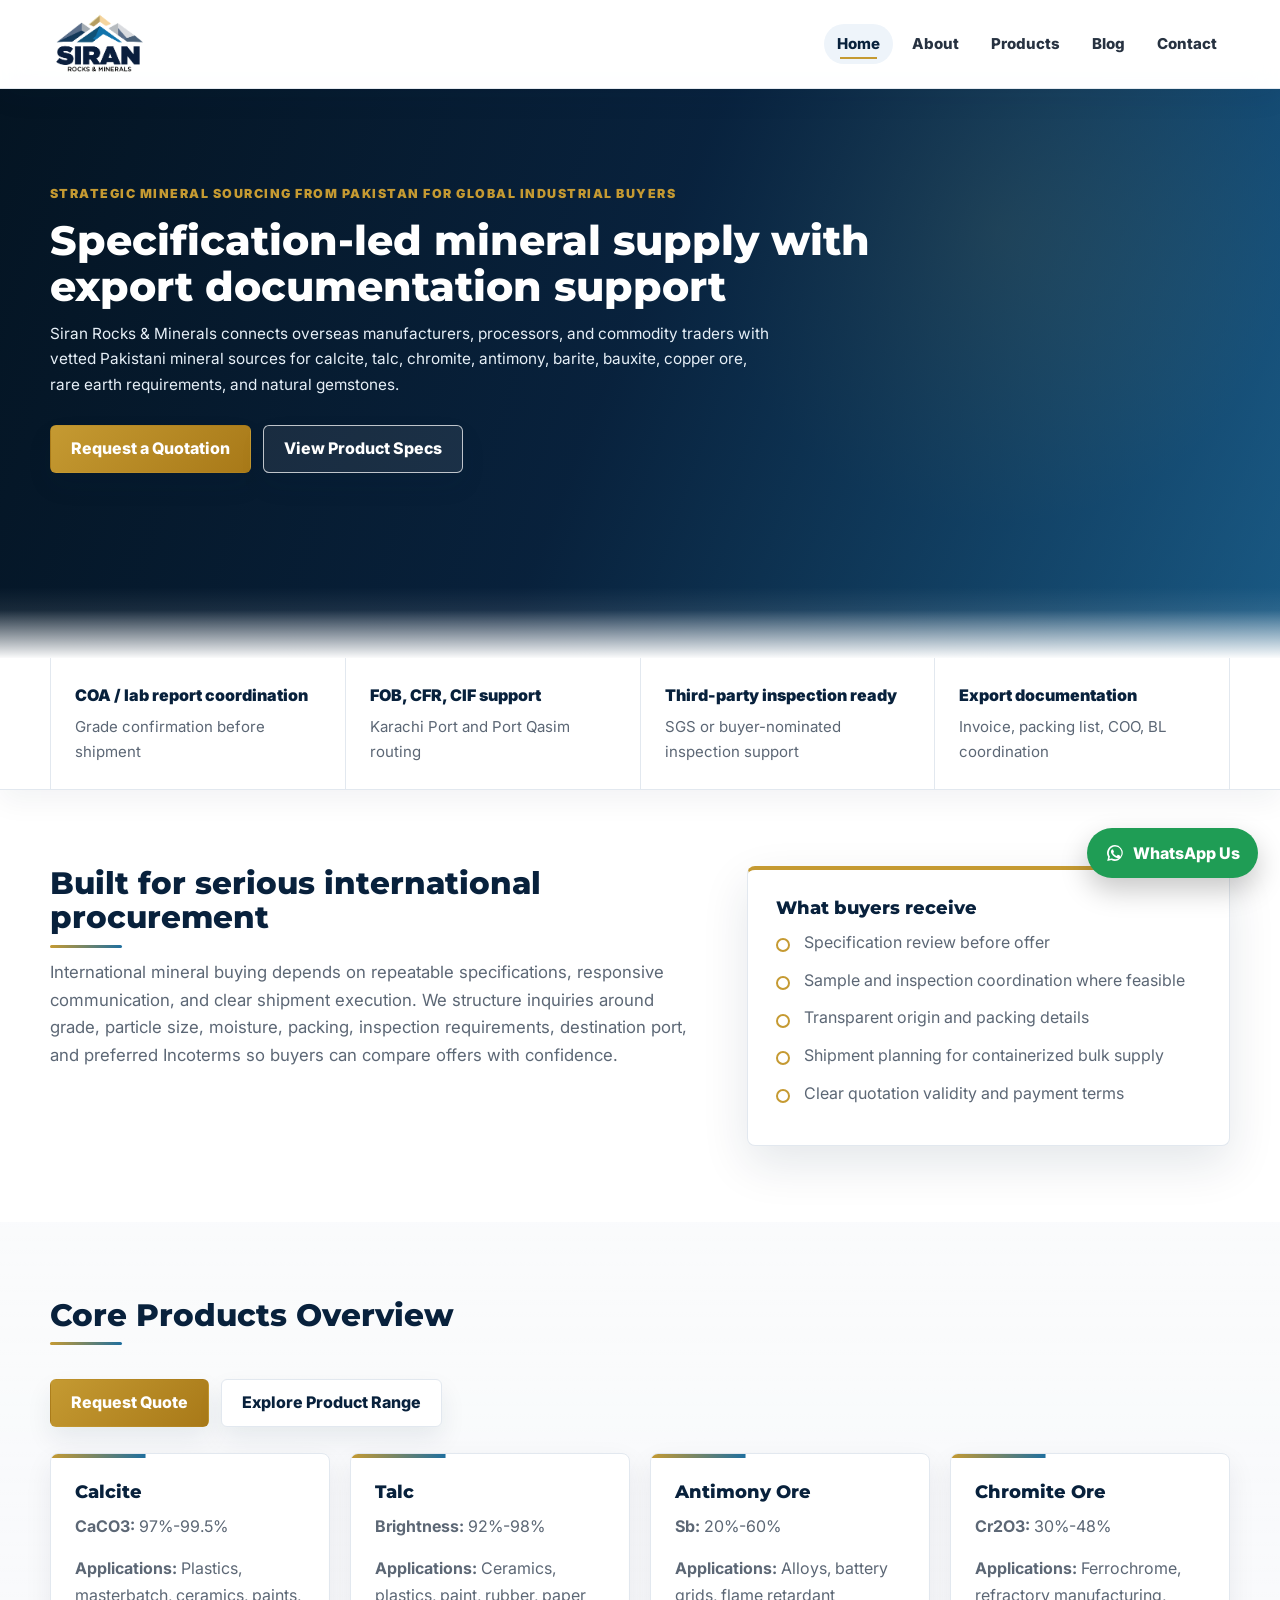
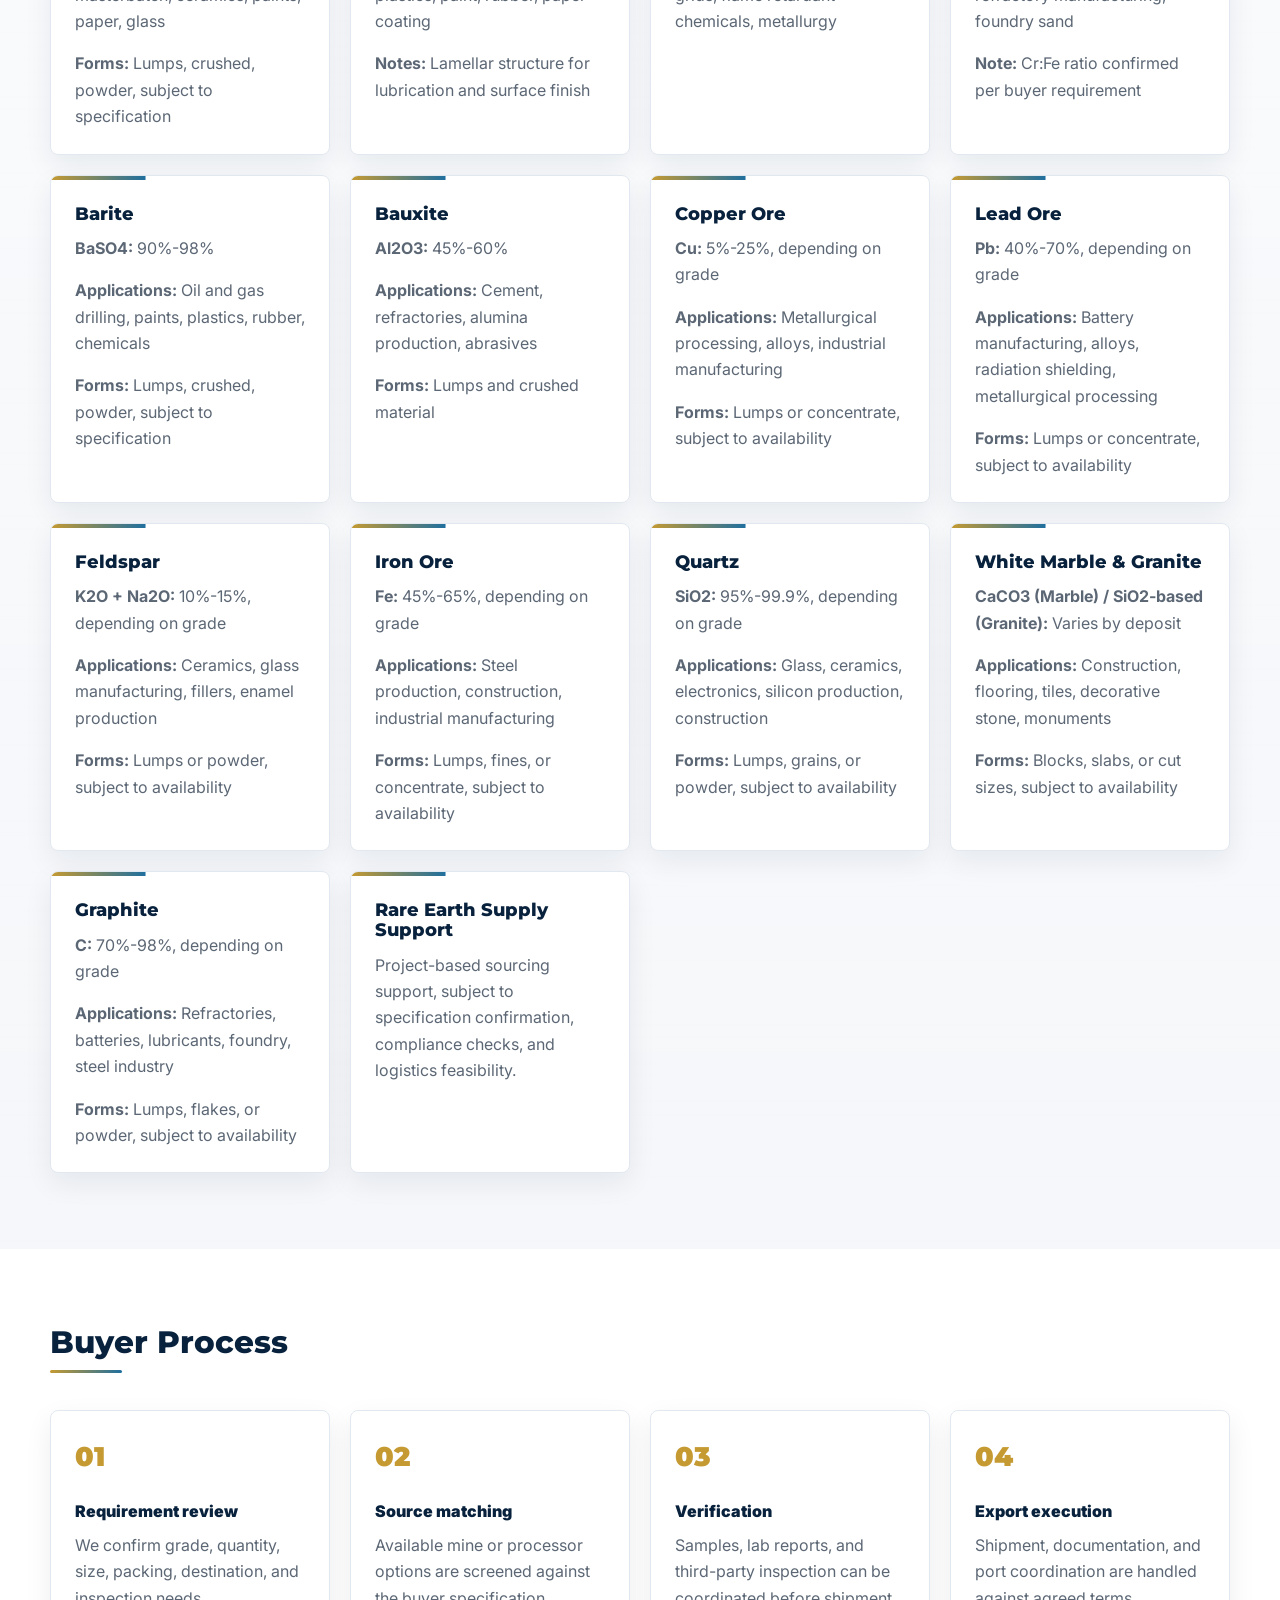
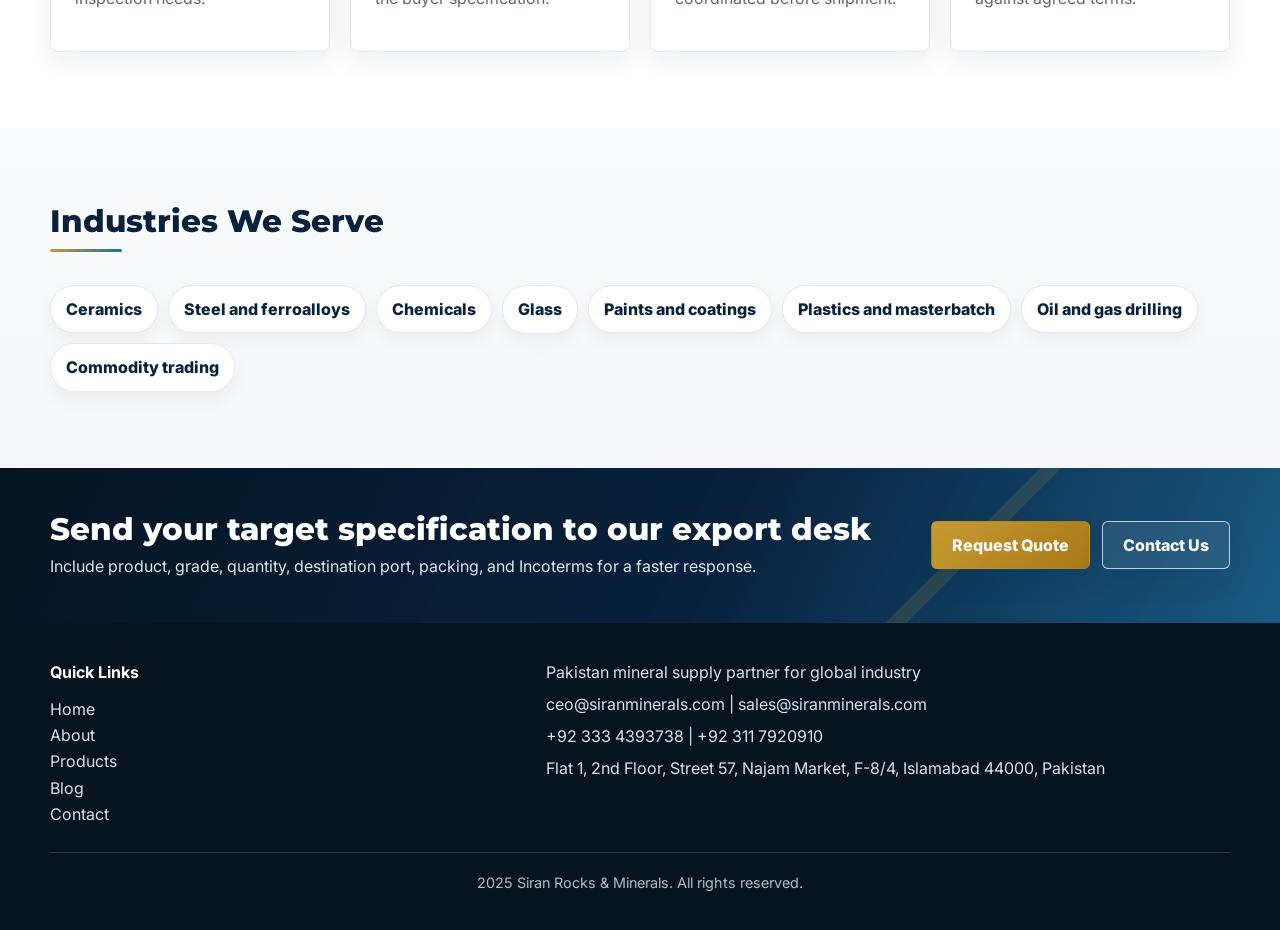
==== commit 9aa5e8b7: "Add files via upload" ====
--- a/index.html
+++ b/index.html
@@ -12,7 +12,7 @@
 </head>
 <body>
   <a href="#main-content" class="skip-link">Skip to content</a>
-  <a href="https://wa.me/923334393738" class="whatsapp-float" target="_blank" rel="noopener">WhatsApp Us</a>
+  <a href="https://wa.me/923334393738" class="whatsapp-float" target="_blank" rel="noopener" aria-label="Chat with Siran Rocks and Minerals on WhatsApp">WhatsApp Us</a>
 
   <header class="site-header" role="banner">
     <div class="container header-inner">
@@ -35,7 +35,7 @@
   <main id="main-content" class="content" role="main">
     <section class="hero top-hero" aria-label="Export mineral supply hero">
       <div class="container hero-inner">
-        <p class="eyebrow">Strategic mineral sourcing from Pakistan tailored global industrial buyers</p>
+        <p class="eyebrow">Strategic mineral sourcing from Pakistan for global industrial buyers</p>
         <h1 class="hero-title">Specification-led mineral supply with export documentation support</h1>
         <p class="hero-subtitle">
           Siran Rocks &amp; Minerals connects overseas manufacturers, processors, and commodity traders with vetted Pakistani mineral sources for calcite, talc, chromite, antimony, barite, bauxite, copper ore, rare earth requirements, and natural gemstones.
@@ -252,8 +252,8 @@
       </div>
       <div class="footer-brand">
         <p class="brand-small">Pakistan mineral supply partner for global industry</p>
-        <p class="contact-info">info@siranminerals.com | sales@siranminerals.com</p>
-        <p class="contact-info">+92 333 4393738</p>
+        <p class="contact-info">ceo@siranminerals.com | sales@siranminerals.com</p>
+        <p class="contact-info">+92 333 4393738 | +92 311 7920910</p>
         <p class="contact-info">Flat 1, 2nd Floor, Street 57, Najam Market, F-8/4, Islamabad 44000, Pakistan</p>
       </div>
     </div>
--- a/style.css
+++ b/style.css
@@ -116,6 +116,17 @@
   box-shadow: 0 12px 28px rgba(0, 0, 0, 0.22);
 }
 
+.whatsapp-float::before {
+  content: "";
+  width: 20px;
+  height: 20px;
+  margin-right: 8px;
+  flex: 0 0 auto;
+  background: currentColor;
+  -webkit-mask: url("data:image/svg+xml,%3Csvg viewBox='0 0 32 32' xmlns='http://www.w3.org/2000/svg'%3E%3Cpath d='M16.02 3.2A12.7 12.7 0 0 0 5.13 22.44L3.55 28.8l6.5-1.52A12.7 12.7 0 1 0 16.02 3.2Zm0 2.34a10.36 10.36 0 0 1 8.8 15.83 10.35 10.35 0 0 1-13.62 3.48l-.39-.23-3.86.91.94-3.74-.25-.4A10.36 10.36 0 0 1 16.02 5.54Zm-4.3 4.94c-.24 0-.62.09-.95.45-.33.36-1.25 1.23-1.25 2.99 0 1.77 1.28 3.48 1.46 3.72.18.24 2.48 3.98 6.13 5.42 3.03 1.2 3.65.96 4.31.9.66-.06 2.13-.87 2.43-1.71.3-.84.3-1.56.21-1.71-.09-.15-.33-.24-.69-.42-.36-.18-2.13-1.05-2.46-1.17-.33-.12-.57-.18-.81.18-.24.36-.93 1.17-1.14 1.41-.21.24-.42.27-.78.09-.36-.18-1.52-.56-2.9-1.79-1.07-.95-1.79-2.13-2-2.49-.21-.36-.02-.56.16-.74.16-.16.36-.42.54-.63.18-.21.24-.36.36-.6.12-.24.06-.45-.03-.63-.09-.18-.8-1.97-1.11-2.69-.29-.7-.59-.6-.81-.61h-.67Z'/%3E%3C/svg%3E") center / contain no-repeat;
+  mask: url("data:image/svg+xml,%3Csvg viewBox='0 0 32 32' xmlns='http://www.w3.org/2000/svg'%3E%3Cpath d='M16.02 3.2A12.7 12.7 0 0 0 5.13 22.44L3.55 28.8l6.5-1.52A12.7 12.7 0 1 0 16.02 3.2Zm0 2.34a10.36 10.36 0 0 1 8.8 15.83 10.35 10.35 0 0 1-13.62 3.48l-.39-.23-3.86.91.94-3.74-.25-.4A10.36 10.36 0 0 1 16.02 5.54Zm-4.3 4.94c-.24 0-.62.09-.95.45-.33.36-1.25 1.23-1.25 2.99 0 1.77 1.28 3.48 1.46 3.72.18.24 2.48 3.98 6.13 5.42 3.03 1.2 3.65.96 4.31.9.66-.06 2.13-.87 2.43-1.71.3-.84.3-1.56.21-1.71-.09-.15-.33-.24-.69-.42-.36-.18-2.13-1.05-2.46-1.17-.33-.12-.57-.18-.81.18-.24.36-.93 1.17-1.14 1.41-.21.24-.42.27-.78.09-.36-.18-1.52-.56-2.9-1.79-1.07-.95-1.79-2.13-2-2.49-.21-.36-.02-.56.16-.74.16-.16.36-.42.54-.63.18-.21.24-.36.36-.6.12-.24.06-.45-.03-.63-.09-.18-.8-1.97-1.11-2.69-.29-.7-.59-.6-.81-.61h-.67Z'/%3E%3C/svg%3E") center / contain no-repeat;
+}
+
 .whatsapp-float:hover,
 .whatsapp-float:focus {
   color: #fff;
@@ -1182,6 +1193,21 @@
   }
 
   .whatsapp-float {
-    display: none;
-  }
-}
+    right: max(16px, env(safe-area-inset-right));
+    bottom: max(16px, env(safe-area-inset-bottom));
+    width: 56px;
+    min-width: 56px;
+    height: 56px;
+    min-height: 56px;
+    padding: 0;
+    border-radius: 50%;
+    font-size: 0;
+    line-height: 0;
+  }
+
+  .whatsapp-float::before {
+    width: 27px;
+    height: 27px;
+    margin-right: 0;
+  }
+}
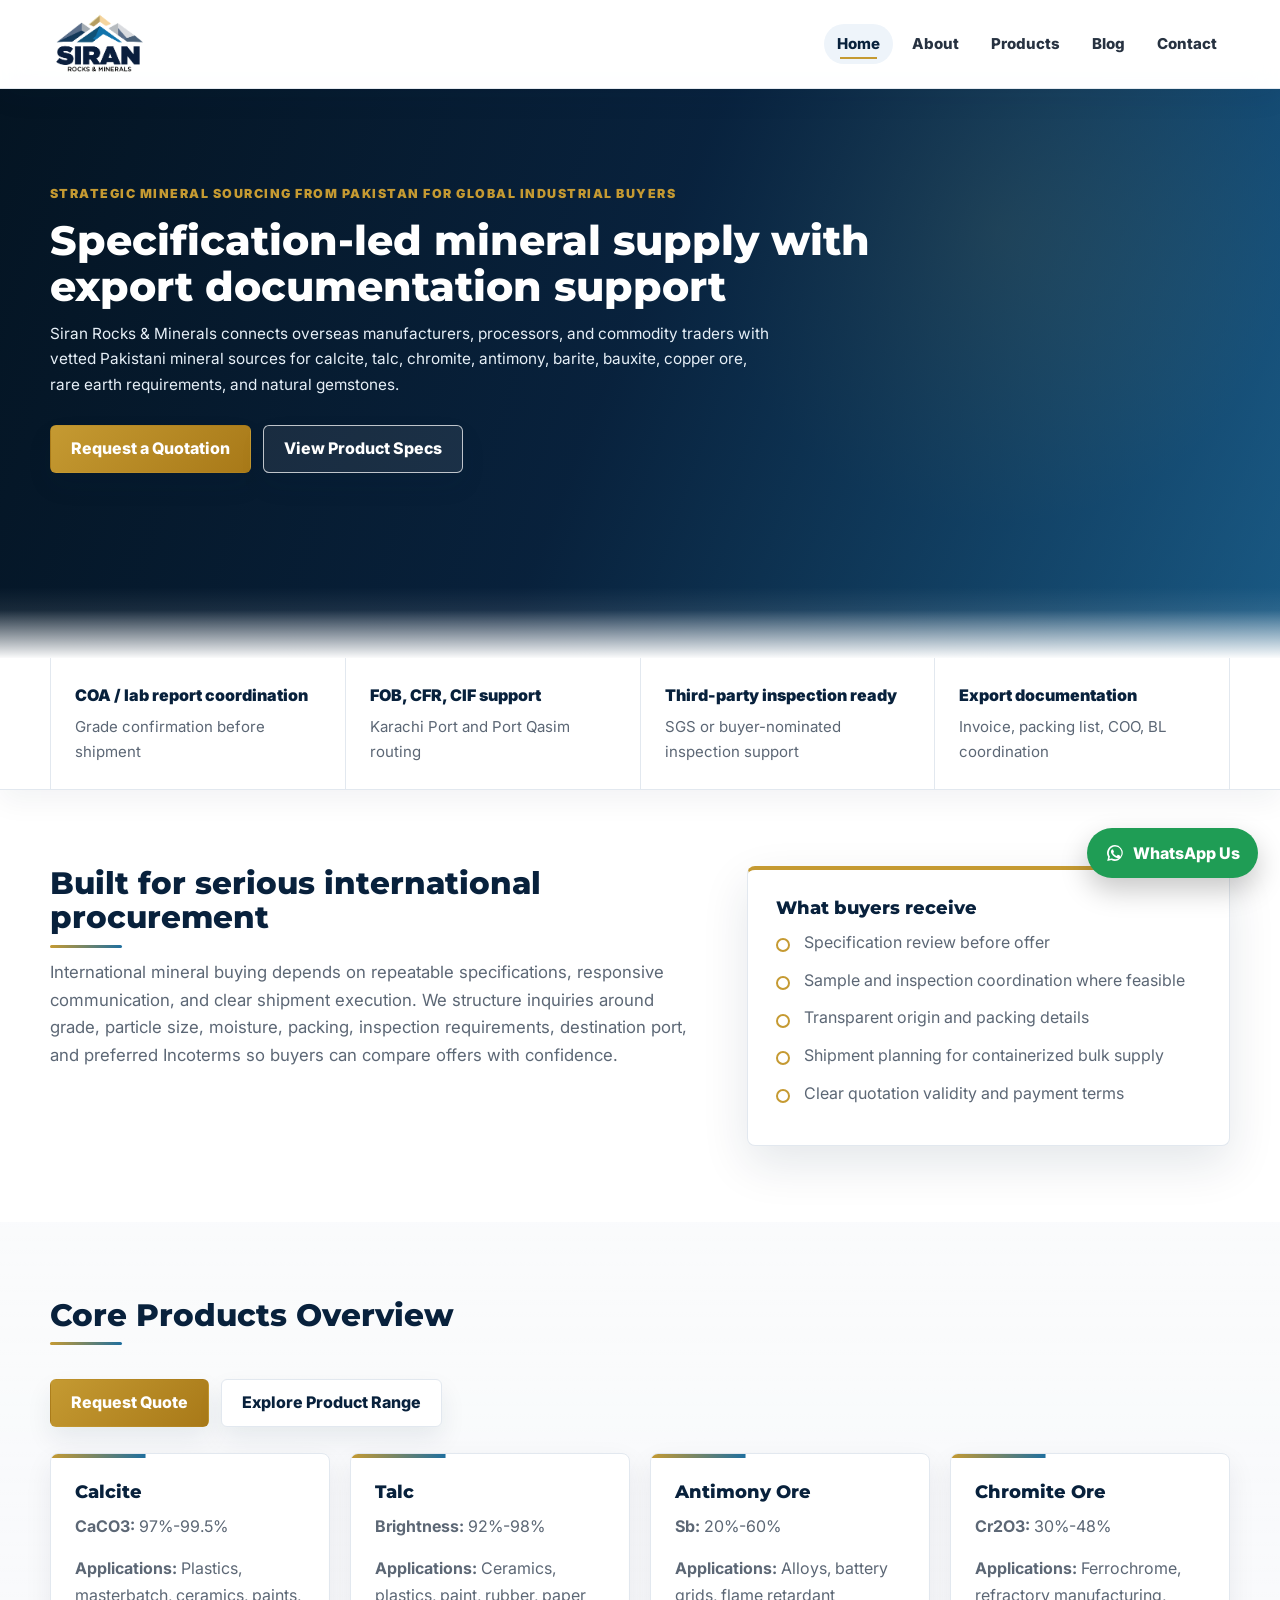
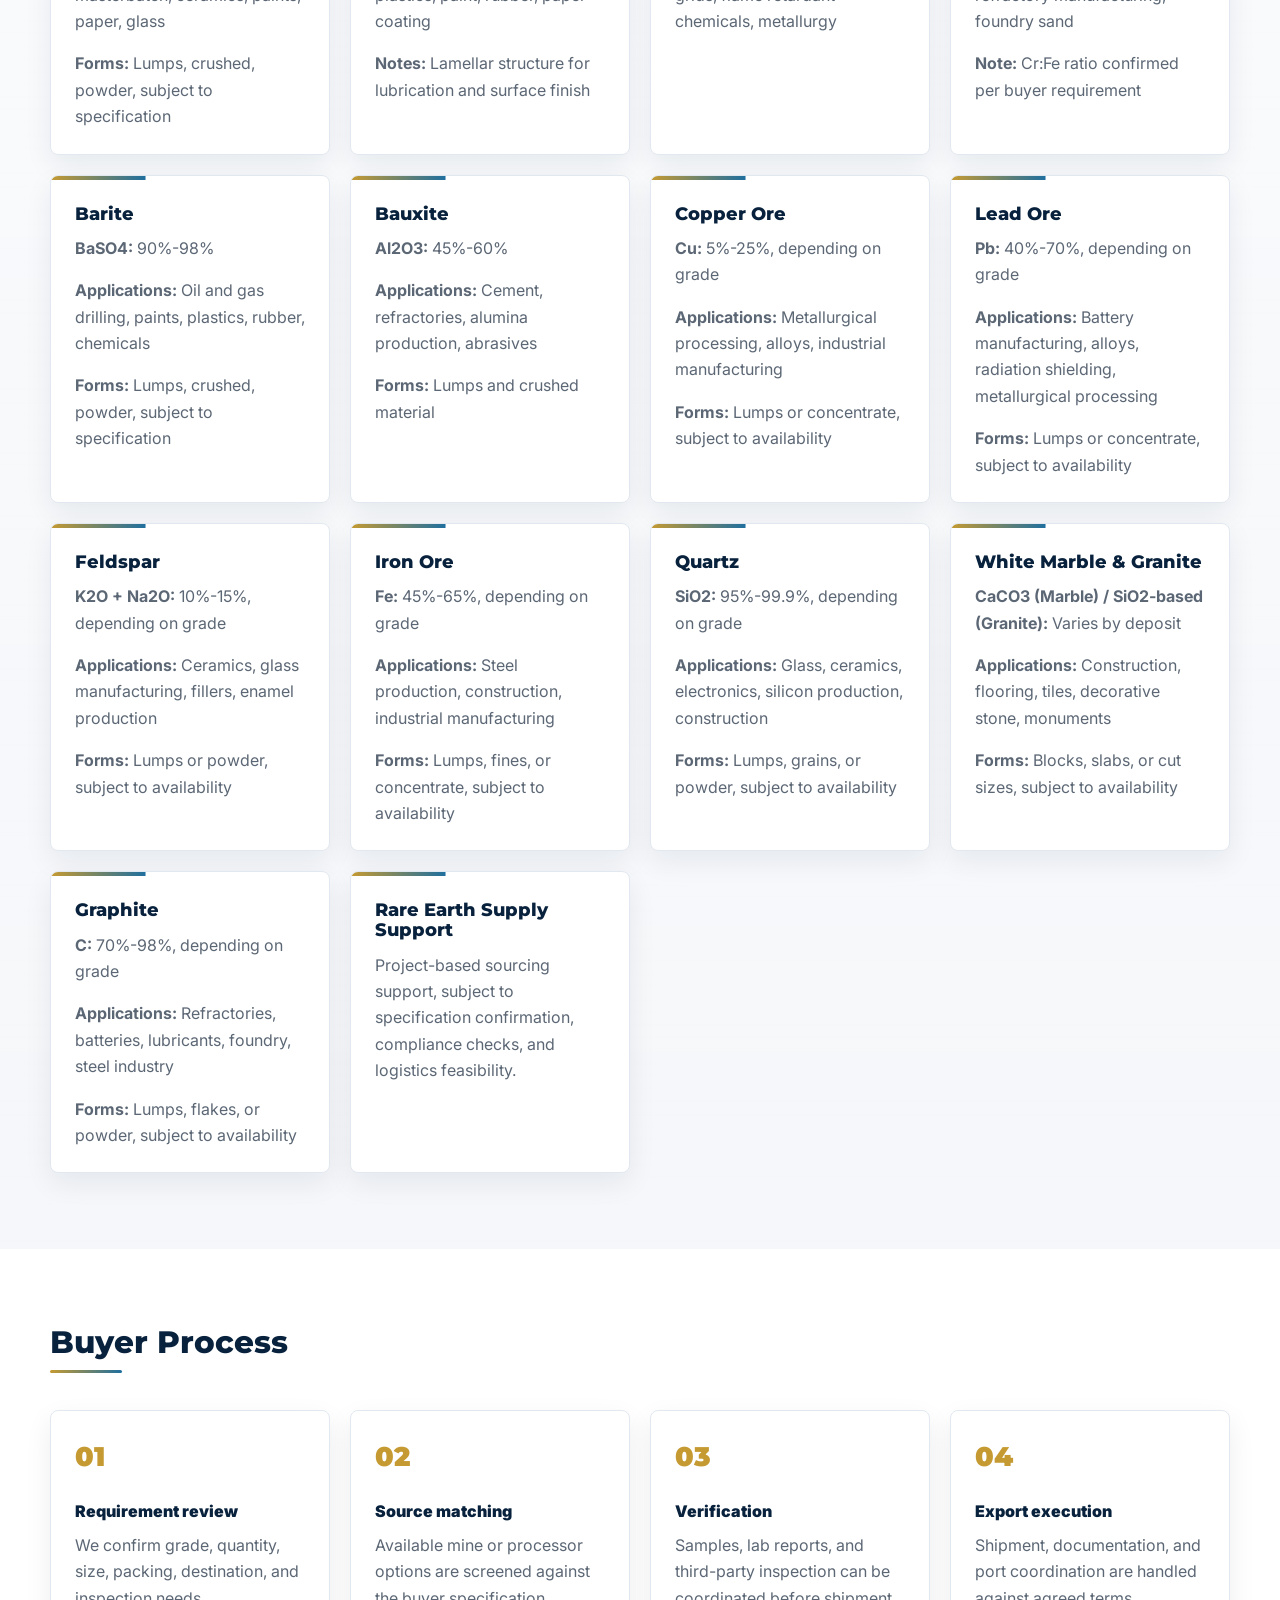
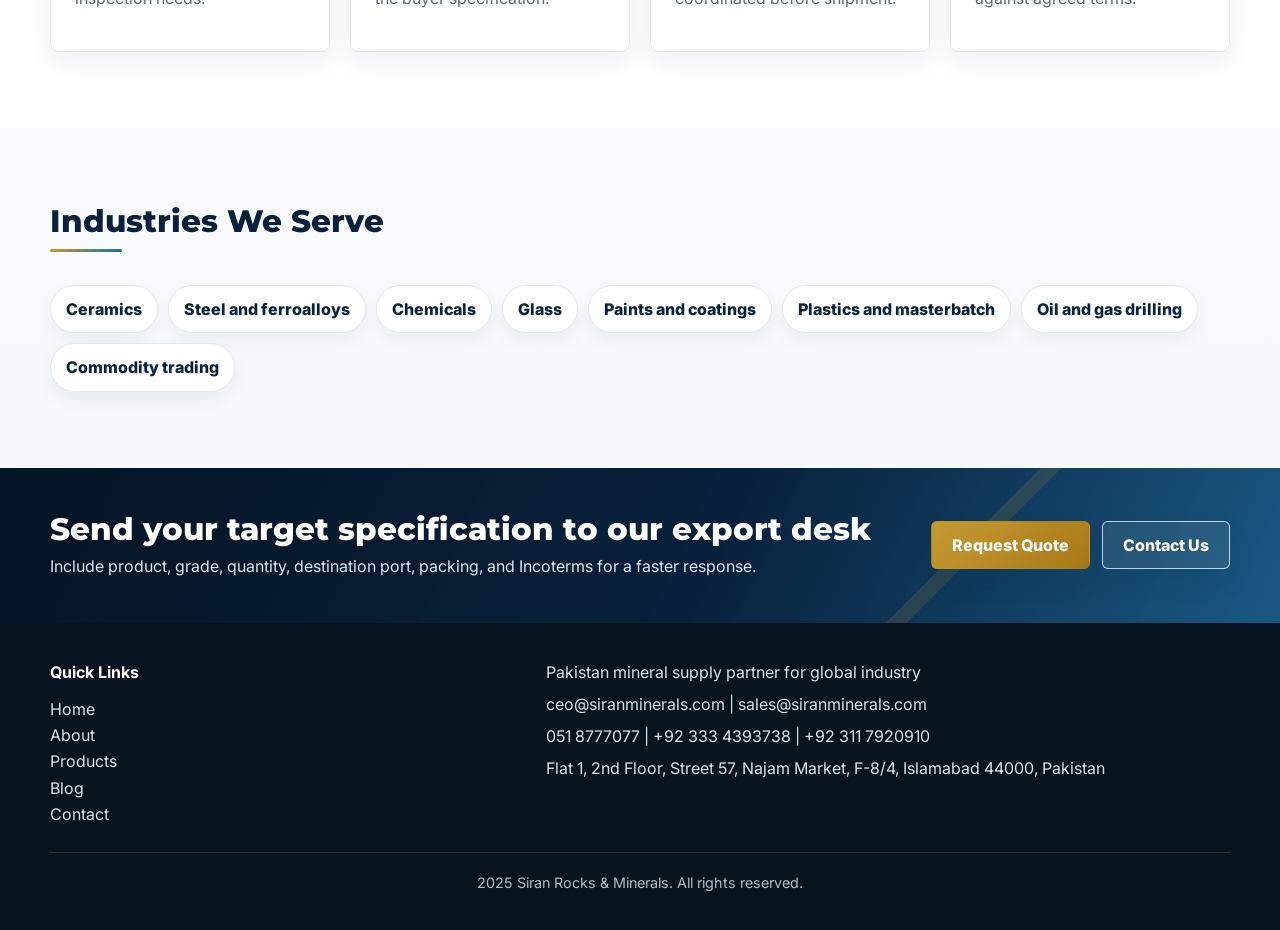
==== commit e5b4fa9e: "Add files via upload" ====
--- a/index.html
+++ b/index.html
@@ -253,7 +253,7 @@
       <div class="footer-brand">
         <p class="brand-small">Pakistan mineral supply partner for global industry</p>
         <p class="contact-info">ceo@siranminerals.com | sales@siranminerals.com</p>
-        <p class="contact-info">+92 333 4393738 | +92 311 7920910</p>
+        <p class="contact-info">051 8777077 | +92 333 4393738 | +92 311 7920910</p>
         <p class="contact-info">Flat 1, 2nd Floor, Street 57, Najam Market, F-8/4, Islamabad 44000, Pakistan</p>
       </div>
     </div>
